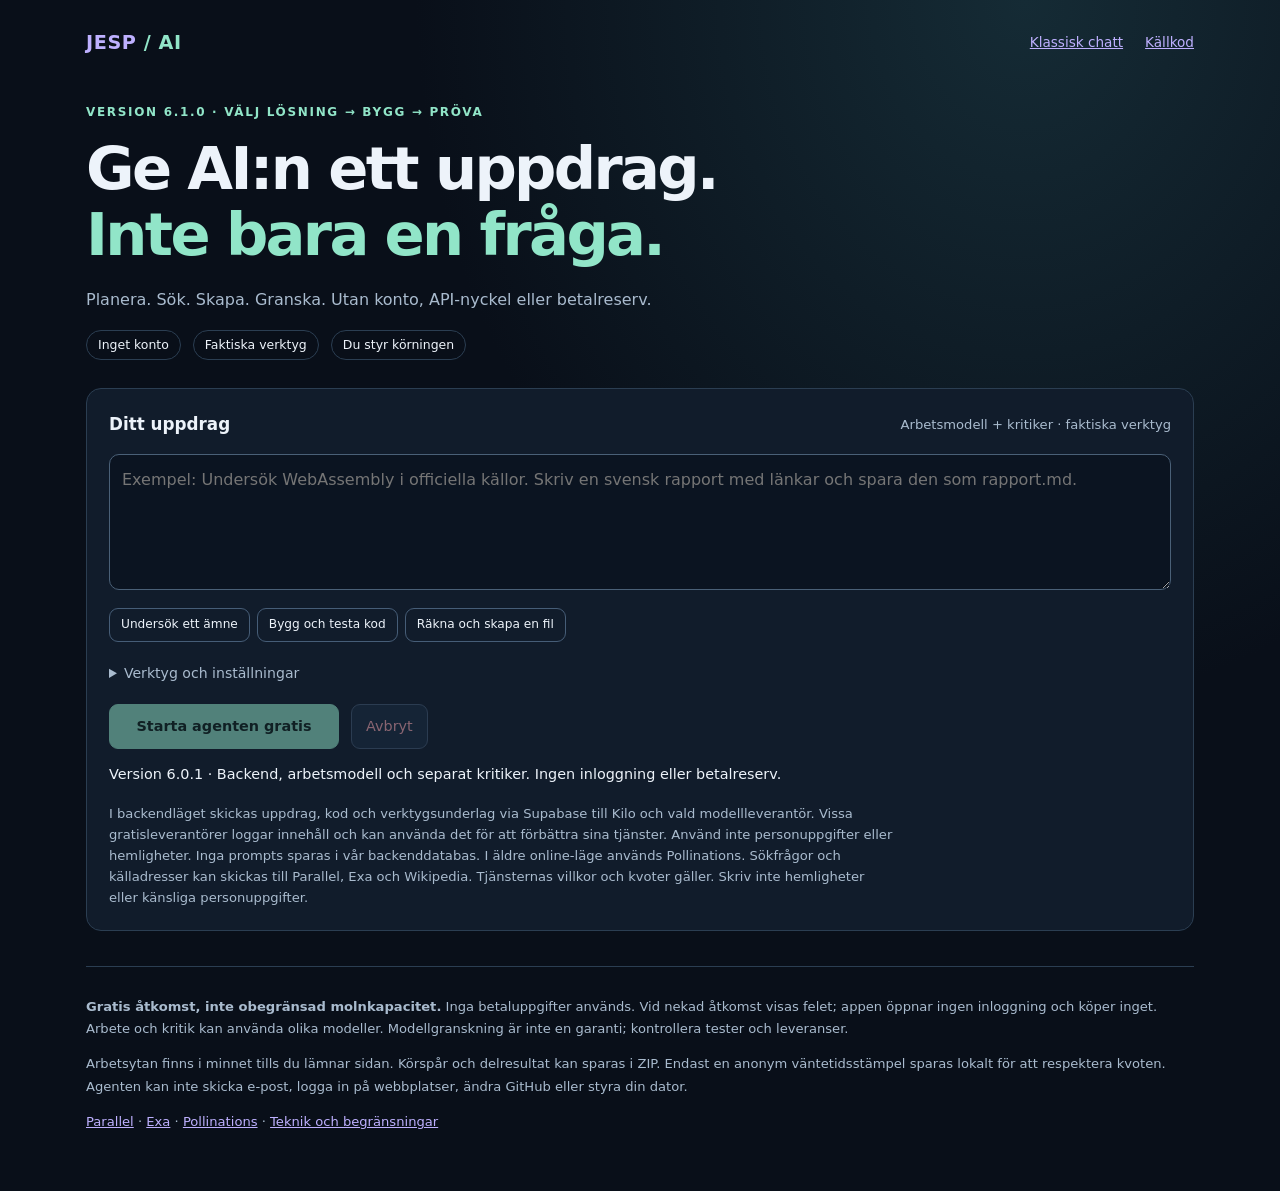
==== index.html @ c97df9fb "Integrate independent executable verification before completion [skip ci]" ====
<!doctype html>
<html lang="sv">
<head>
<meta charset="utf-8"><meta name="viewport" content="width=device-width,initial-scale=1"><meta name="color-scheme" content="dark"><meta name="referrer" content="no-referrer">
<meta http-equiv="Content-Security-Policy" content="frame-src 'self' blob: data:; object-src 'none'; base-uri 'self'">
<meta name="description" content="JESP AI: gratis agentläge utan konto. Sök, läs, räkna, skapa filer och granska med synliga verktygsresultat.">
<title>JESP AI · Gratis agenter</title>
<link rel="stylesheet" href="./agents/style.css?v=5.2.0">
</head>
<body>
<main>
<header><div class="top"><a class="brand" href="./">JESP<span> / AI</span></a><nav><a href="./chat.html">Klassisk chatt</a><a href="https://github.com/capstere/JESP_Game" target="_blank" rel="noopener noreferrer">Källkod</a></nav></div>
<p class="eyebrow">Version 6.1.0 · Välj lösning → bygg → pröva</p>
<h1>Ge AI:n ett uppdrag.<br><span>Inte bara en fråga.</span></h1>
<p class="lead">Planera. Sök. Skapa. Granska. Utan konto, API-nyckel eller betalreserv.</p>
<div class="badges"><span>Inget konto</span><span>Faktiska verktyg</span><span>Du styr körningen</span></div>
</header>
<noscript><p class="card error">JavaScript krävs. Aktivera det för att använda agenten.</p></noscript>
<section class="card composer" aria-labelledby="taskTitle">
<div class="top"><h2 id="taskTitle">Ditt uppdrag</h2><span class="small">Arbetsmodell + kritiker · faktiska verktyg</span></div>
<label class="sr-only" for="prompt">Beskriv vad agenten ska göra</label>
<textarea id="prompt" maxlength="12000" placeholder="Exempel: Undersök WebAssembly i officiella källor. Skriv en svensk rapport med länkar och spara den som rapport.md."></textarea>
<div class="examples"><button type="button" data-example="research">Undersök ett ämne</button><button type="button" data-example="code">Bygg och testa kod</button><button type="button" data-example="calculate">Räkna och skapa en fil</button></div>
<details id="settings"><summary>Verktyg och inställningar</summary>
<div class="settings-grid">
<div><label for="provider">AI-motor</label><select id="provider"><option value="backend" selected>Backend · större gratis AI-modeller</option><option value="pollinations">Pollinations · anonym online-AI</option><option value="local">Lokal Qwen3 1.7B · WebGPU krävs</option><option id="kiloOption" value="kilo" disabled>Kilo · åtkomst måste kontrolleras</option></select></div>
<div><label for="steps">Högst antal agentbeslut</label><select id="steps"><option value="6">6 · kort uppdrag</option><option value="12">12 · arbete + granskning + rättning</option><option value="18" selected>18 · större uppdrag</option><option value="24">24 · omfattande uppdrag</option></select></div>
<div><label for="taskMode">Vad ska levereras?</label><select id="taskMode"><option value="auto" selected>Auto · tolka uppdraget</option><option value="build">Bygg · verklig implementation, inte en plan</option><option value="plan">Plan · beslut, motivering och genomförande</option><option value="research">Research · underbyggd rapport</option><option value="analyse">Analys · pröva premiss och slutsats</option></select></div>
<div><label for="reasoning">Begärd resonemangsnivå (online)</label><select id="reasoning"><option value="auto" selected>Auto · anpassa delbeslut till svarstaket</option><option value="low">Snabb · low</option><option value="medium">Fördjupad · medium</option><option value="high">Djup · high</option></select><p class="small">Auto fördelar budgeten: uppdragsanalys 3 072 token, verktygsarbete 6 144 och granskning/felsökning 8 192. Manuellt medium/high kan begära 12 288. Tillåten budget och hastighet bestäms av leverantören. Auto använder medium för analys/granskning och low för konkreta verktygssteg, samt anpassar efter avklippning och tidsgränser. Det tidigare observerade taket på 1 500 token gällde Pollinations, inte denna backend. Högre nivå är ingen kvalitetsgaranti.</p></div>
</div>
<div id="backendSettings"><div class="settings-grid"><div><label for="workerModel">Arbetsmodell</label><select id="workerModel"></select></div><div><label for="criticModel">Separat granskningsmodell</label><select id="criticModel"></select></div></div><p id="backendInfo" class="small">Kontrollerar gratisåtkomst…</p><button id="refreshBackend" type="button">Uppdatera gratis modeller</button></div>
<div id="kiloSettings" hidden><label for="model">Verifierat gratis modell-ID i katalogen</label><select id="model"></select></div>
<div class="checks"><label><input id="advanced" type="checkbox" checked> Fördjupad problemlösning: jämför alternativ, välj lösning och kontrollera varje krav</label><label><input id="web" type="checkbox" checked> Tillåt webbsökning och läsning av publika källor</label><label><input id="review" type="checkbox" checked> Separat kritiker och rättningsrundor inom beslutsbudgeten</label><label><input id="code" type="checkbox"> Tillåt kodtester: isolerad JS (4 s) och browserram (10 s). Ingen extern nätverkstrafik. Låst sidkod kan kräva att fliken stängs.</label></div>
<div id="localNote" hidden class="notice"><label><input id="downloadConsent" type="checkbox"> Jag godkänner nedladdning av en lokal modell, ungefär 1–2 GB.</label><p>WebGPU och flera GB ledigt minne behövs. Lokal agentförmåga är mer begränsad. Stäng av webbverktyg för att hålla även sökfrågor på enheten. Den mindre CPU-modellen finns kvar i klassisk chatt.</p></div>
<div class="toolbar"><button id="test" type="button">Testa AI-anslutningen</button><button id="checkKilo" type="button">Kontrollera Kilo gratis</button></div>
<p id="providerNote" class="small">Backend använder Kilos dokumenterade anonyma gratisåtkomst via din Supabase-server, utan nyckel i webbläsaren. Arbete och kritik kan använda olika modeller. Pollinations finns kvar som ett manuellt valt äldre alternativ.</p>
</details>
<div class="actions"><button id="run" class="primary" type="button" disabled>Startar appen…</button><button id="continue" type="button" hidden disabled>Fortsätt med delresultaten</button><button id="cancel" type="button" disabled>Avbryt</button></div>
<p id="status" role="status" aria-live="polite">Laddar agentmotorn…</p>
<p class="privacy">I backendläget skickas uppdrag, kod och verktygsunderlag via Supabase till Kilo och vald modellleverantör. Vissa gratisleverantörer loggar innehåll och kan använda det för att förbättra sina tjänster. Använd inte personuppgifter eller hemligheter. Inga prompts sparas i vår backenddatabas. I äldre online-läge används Pollinations. Sökfrågor och källadresser kan skickas till Parallel, Exa och Wikipedia. Tjänsternas villkor och kvoter gäller. Skriv inte hemligheter eller känsliga personuppgifter.</p>
</section>
<section id="workspace" hidden aria-label="Agentens arbetsyta">
<div class="stages"><div data-stage="plan"><b>01</b> Planerar</div><div data-stage="tools"><b>02</b> Använder verktyg</div><div data-stage="build"><b>03</b> Skapar</div><div data-stage="review"><b>04</b> Granskar</div></div>
<div class="work-grid">
<div>
<section id="result" class="card"><div class="top"><h2>Resultat</h2><span id="answerMeta" class="small">Arbetar…</span></div><p id="answerNote" class="small">Inget färdigt svar ännu.</p><pre id="answer" tabindex="0"></pre><div class="toolbar"><button id="copy" disabled>Kopiera svar</button><button id="save" disabled>Spara uppdrag som ZIP</button></div><p id="issues" class="warning"></p></section>
<section class="card"><h2>Filer i arbetsytan <span id="fileCount" class="count">0</span></h2><p class="small">Filer skapas bara i denna flik. De körs inte när du visar dem. Granska koden innan du öppnar nedladdade HTML- eller kodfiler.</p><div id="files"></div></section>
<section class="card"><h2>Aktivitetslogg</h2><p class="small">Verkliga anrop och verktygsresultat, inte simulerade arbetssteg.</p><div id="log"></div></section>
</div>
<aside><section class="card"><h2>Mål och acceptanskriterier</h2><div id="contract"><p class="small">Skapas av uppdragsanalysen. Kriterierna bedöms mot filer och verktygsbevis, inte bara ett "klart".</p></div></section><section class="card"><h2>Arbetsplan</h2><ol id="plan"><li>Agenten planerar efter ditt uppdrag.</li></ol></section><section class="card"><h2>Källor <span id="sourceCount" class="count">0</span></h2><div id="sources"></div><p class="small">Sökträff och hämtad text visas separat. Navigeringslänkar räknas inte som källor. Läsbart innehåll är inte en garanti för sanning.</p></section></aside>
</div>
</section>
<footer><p><strong>Gratis åtkomst, inte obegränsad molnkapacitet.</strong> Inga betaluppgifter används. Vid nekad åtkomst visas felet; appen öppnar ingen inloggning och köper inget. Arbete och kritik kan använda olika modeller. Modellgranskning är inte en garanti; kontrollera tester och leveranser.</p><p>Arbetsytan finns i minnet tills du lämnar sidan. Körspår och delresultat kan sparas i ZIP. Endast en anonym väntetidsstämpel sparas lokalt för att respektera kvoten. Agenten kan inte skicka e-post, logga in på webbplatser, ändra GitHub eller styra din dator.</p><p><a href="https://parallel.ai/privacy-policy" target="_blank" rel="noopener noreferrer">Parallel</a> · <a href="https://exa.ai/privacy" target="_blank" rel="noopener noreferrer">Exa</a> · <a href="https://pollinations.ai" target="_blank" rel="noopener noreferrer">Pollinations</a> · <a href="./README_AI.md">Teknik och begränsningar</a></p></footer>
</main>
<script type="module" src="./agents/app.mjs?v=6.1.0"></script>
<script>setTimeout(()=>{if(!window.JESP_AGENT_BOOTED){document.getElementById('status').textContent='Agentmotorn kunde inte laddas. Ladda om sidan, eller öppna Klassisk chatt.';}},15000);</script>
</body>
</html>
---- agents/style.css ----
:root{color-scheme:dark;--bg:#090f19;--panel:#111c2b;--line:#2b3e52;--text:#edf3fa;--muted:#a9bbce;--mint:#91e5c8;--accent:#beb0ff;--error:#ffadb7}*{box-sizing:border-box}body{margin:0;background:radial-gradient(ellipse at 80% 0,#152b35,transparent 42%),var(--bg);color:var(--text);font:16px/1.6 system-ui,-apple-system,Segoe UI,sans-serif}main{max-width:1160px;margin:auto;padding:28px 26px 45px}.top,nav,.badges,.actions,.toolbar,.examples{display:flex;gap:12px;align-items:center;flex-wrap:wrap}.top{justify-content:space-between}.brand{text-decoration:none;font-size:1.2rem;font-weight:850;letter-spacing:.03em}.brand span{color:var(--mint)}nav{font-size:.85rem;gap:22px}.eyebrow{text-transform:uppercase;letter-spacing:.14em;font-size:.75rem;color:var(--mint);margin:44px 0 14px;font-weight:700}h1{font-size:clamp(2.1rem,5.5vw,3.7rem);line-height:1.12;letter-spacing:-.045em;margin:0 0 18px}h1 span{color:var(--mint)}h2{font-size:1.05rem;margin:0 0 12px}.top h2{margin:0}.lead{color:var(--muted);margin:0 0 18px}.badges span{border:1px solid var(--line);border-radius:30px;padding:4px 11px;font-size:.78rem}.card{background:var(--panel);border:1px solid var(--line);border-radius:15px;padding:22px;margin:18px 0}.composer{margin-top:28px}textarea,select{width:100%;background:#0b1421;border:1px solid #4a6077;border-radius:10px;color:var(--text);font:inherit;padding:12px}textarea{margin-top:16px;min-height:136px;resize:vertical}button{border:1px solid #465d77;border-radius:9px;background:#1a2c42;color:var(--text);padding:10px 14px;font:inherit;font-size:.9rem;cursor:pointer;min-height:42px}button:hover:not(:disabled){filter:brightness(1.2)}button:disabled{opacity:.5;cursor:not-allowed}button.primary{background:var(--mint);color:#10251e;font-weight:800;border-color:var(--mint);min-width:230px}#cancel{color:var(--error)}.actions{margin-top:20px}.examples{gap:7px;margin-top:10px}.examples button{padding:4px 11px;font-size:.76rem;min-height:34px;background:transparent}.small,.privacy,footer{font-size:.82rem;color:var(--muted)}.privacy{margin:14px 0 0;max-width:94ch}details{margin-top:20px}summary{cursor:pointer;color:var(--muted);font-size:.88rem}label{font-size:.87rem;display:block;margin:10px 0 7px}input[type=checkbox]{accent-color:var(--mint);width:17px;height:17px;margin:0 6px 0 0;vertical-align:middle}.checks{margin:16px 0}.settings-grid,.work-grid{display:grid;gap:18px;grid-template-columns:1fr 1fr}.work-grid{grid-template-columns:minmax(0,1fr) 290px;align-items:start}.stages{display:grid;grid-template-columns:repeat(4,1fr);gap:8px;margin-top:26px}.stages div{padding:10px 12px;background:#111d2a;border:1px solid var(--line);border-radius:10px;font-size:.8rem;color:var(--muted)}.stages b{display:block;font-size:.7rem;color:var(--mint)}.stages .active{border-color:var(--mint);color:var(--text);background:#183329}.toolbar{gap:8px;margin-top:14px}.toolbar button{font-size:.8rem}.notice{border-left:3px solid var(--mint);padding-left:15px;font-size:.85rem}.success{color:var(--mint)}.error{color:var(--error)}.warning{color:#f5d594}.count{font-size:.7rem;color:var(--mint);border:1px solid var(--line);border-radius:20px;padding:2px 7px;margin-left:5px}#status{min-height:26px;margin-bottom:0;font-size:.9rem}pre{white-space:pre-wrap;overflow-wrap:anywhere;font:14px/1.75 ui-monospace,SFMono-Regular,Consolas,monospace;max-height:750px;overflow:auto;margin:16px 0}#log details{border-top:1px solid var(--line);padding:9px 0;margin:0}#log summary{color:var(--text);overflow-wrap:anywhere}.lognote{padding:8px 0;border-top:1px solid var(--line);font-size:.8rem;overflow-wrap:anywhere}.file{padding:12px 0;border-top:1px solid var(--line)}.file strong{font-size:.9rem;overflow-wrap:anywhere}.file pre{max-height:240px}.source{border-top:1px solid var(--line);padding:10px 0;font-size:.82rem;overflow-wrap:anywhere}.source small{display:block;color:var(--muted)}#plan{padding-left:20px;font-size:.85rem;color:var(--muted)}#plan li{margin:8px 0}footer{border-top:1px solid var(--line);margin-top:35px;padding-top:15px;line-height:1.7}a{color:var(--accent)}button:focus-visible,a:focus-visible,textarea:focus-visible,select:focus-visible,summary:focus-visible{outline:3px solid var(--mint);outline-offset:3px}[hidden]{display:none!important}.sr-only{position:absolute;width:1px;height:1px;overflow:hidden;clip:rect(0,0,0,0)}@media(max-width:780px){.work-grid{grid-template-columns:1fr}.stages{grid-template-columns:repeat(2,1fr)}.work-grid aside{display:grid;grid-template-columns:1fr 1fr;gap:12px}.work-grid .card{margin:10px 0}}@media(max-width:520px){main{padding:20px 14px}.card{padding:17px}.eyebrow{margin-top:30px}.settings-grid,.work-grid aside{grid-template-columns:1fr}nav{gap:12px}.actions .primary{flex:1;min-width:180px}.badges{gap:6px}.badges span{font-size:.71rem}#answerMeta{font-size:.73rem}.top{gap:8px}}
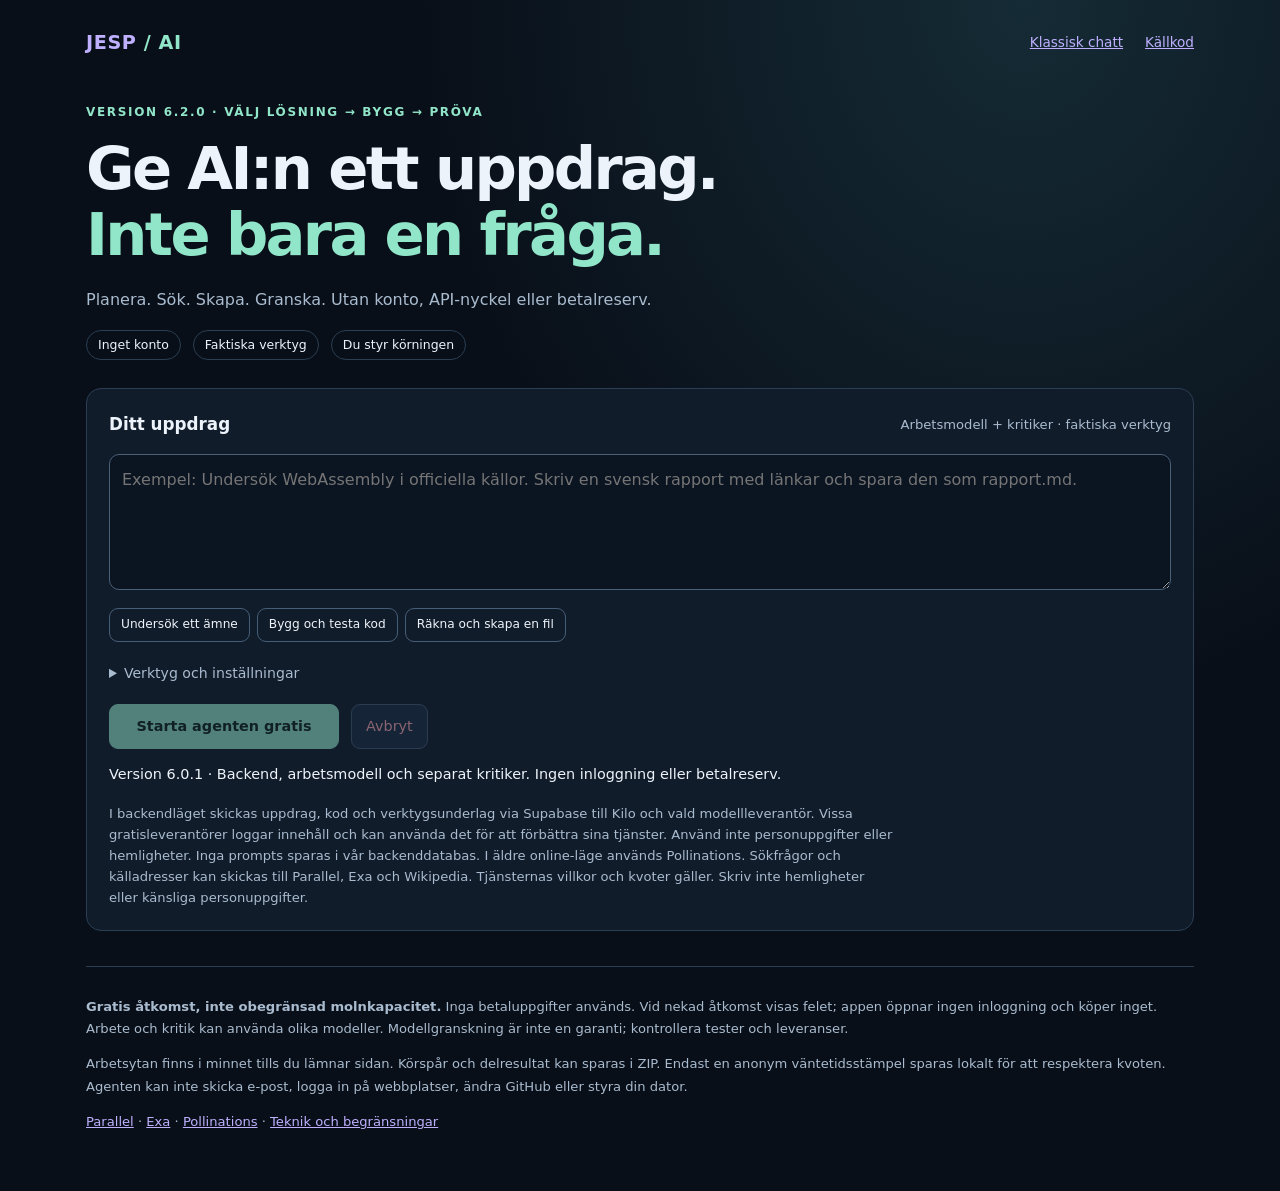
==== commit 81442bbe: "JESP AI 6.2: upgraded free reasoning roles, atomic patches, and regression-locked edits" ====
--- a/index.html
+++ b/index.html
@@ -10,7 +10,7 @@
 <body>
 <main>
 <header><div class="top"><a class="brand" href="./">JESP<span> / AI</span></a><nav><a href="./chat.html">Klassisk chatt</a><a href="https://github.com/capstere/JESP_Game" target="_blank" rel="noopener noreferrer">Källkod</a></nav></div>
-<p class="eyebrow">Version 6.1.0 · Välj lösning → bygg → pröva</p>
+<p class="eyebrow">Version 6.2.0 · Välj lösning → bygg → pröva</p>
 <h1>Ge AI:n ett uppdrag.<br><span>Inte bara en fråga.</span></h1>
 <p class="lead">Planera. Sök. Skapa. Granska. Utan konto, API-nyckel eller betalreserv.</p>
 <div class="badges"><span>Inget konto</span><span>Faktiska verktyg</span><span>Du styr körningen</span></div>
@@ -52,7 +52,7 @@
 </section>
 <footer><p><strong>Gratis åtkomst, inte obegränsad molnkapacitet.</strong> Inga betaluppgifter används. Vid nekad åtkomst visas felet; appen öppnar ingen inloggning och köper inget. Arbete och kritik kan använda olika modeller. Modellgranskning är inte en garanti; kontrollera tester och leveranser.</p><p>Arbetsytan finns i minnet tills du lämnar sidan. Körspår och delresultat kan sparas i ZIP. Endast en anonym väntetidsstämpel sparas lokalt för att respektera kvoten. Agenten kan inte skicka e-post, logga in på webbplatser, ändra GitHub eller styra din dator.</p><p><a href="https://parallel.ai/privacy-policy" target="_blank" rel="noopener noreferrer">Parallel</a> · <a href="https://exa.ai/privacy" target="_blank" rel="noopener noreferrer">Exa</a> · <a href="https://pollinations.ai" target="_blank" rel="noopener noreferrer">Pollinations</a> · <a href="./README_AI.md">Teknik och begränsningar</a></p></footer>
 </main>
-<script type="module" src="./agents/app.mjs?v=6.1.0"></script>
+<script type="module" src="./agents/app.mjs?v=6.2.0"></script>
 <script>setTimeout(()=>{if(!window.JESP_AGENT_BOOTED){document.getElementById('status').textContent='Agentmotorn kunde inte laddas. Ladda om sidan, eller öppna Klassisk chatt.';}},15000);</script>
 </body>
 </html>
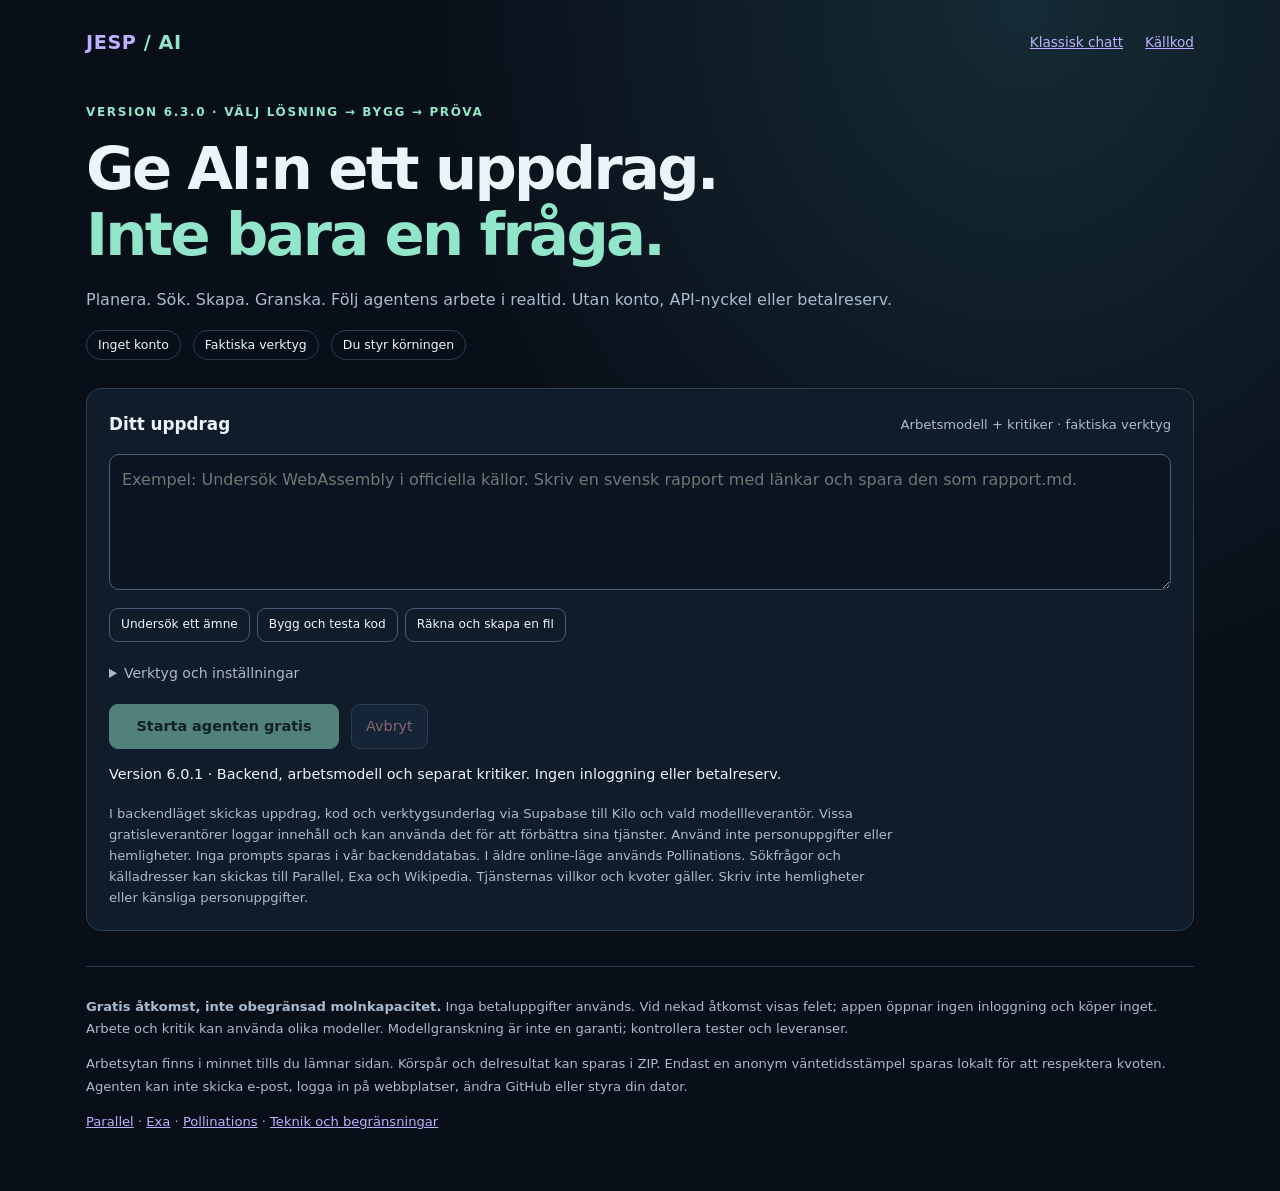
==== commit 34f7fb85: "Add opt-in live SSE status panel and agent event timeline to web UI" ====
--- a/index.html
+++ b/index.html
@@ -5,14 +5,14 @@
 <meta http-equiv="Content-Security-Policy" content="frame-src 'self' blob: data:; object-src 'none'; base-uri 'self'">
 <meta name="description" content="JESP AI: gratis agentläge utan konto. Sök, läs, räkna, skapa filer och granska med synliga verktygsresultat.">
 <title>JESP AI · Gratis agenter</title>
-<link rel="stylesheet" href="./agents/style.css?v=5.2.0">
+<link rel="stylesheet" href="./agents/style.css?v=6.3.0">
 </head>
 <body>
 <main>
 <header><div class="top"><a class="brand" href="./">JESP<span> / AI</span></a><nav><a href="./chat.html">Klassisk chatt</a><a href="https://github.com/capstere/JESP_Game" target="_blank" rel="noopener noreferrer">Källkod</a></nav></div>
-<p class="eyebrow">Version 6.2.0 · Välj lösning → bygg → pröva</p>
+<p class="eyebrow">Version 6.3.0 · Välj lösning → bygg → pröva</p>
 <h1>Ge AI:n ett uppdrag.<br><span>Inte bara en fråga.</span></h1>
-<p class="lead">Planera. Sök. Skapa. Granska. Utan konto, API-nyckel eller betalreserv.</p>
+<p class="lead">Planera. Sök. Skapa. Granska. Följ agentens arbete i realtid. Utan konto, API-nyckel eller betalreserv.</p>
 <div class="badges"><span>Inget konto</span><span>Faktiska verktyg</span><span>Du styr körningen</span></div>
 </header>
 <noscript><p class="card error">JavaScript krävs. Aktivera det för att använda agenten.</p></noscript>
@@ -30,7 +30,7 @@
 </div>
 <div id="backendSettings"><div class="settings-grid"><div><label for="workerModel">Arbetsmodell</label><select id="workerModel"></select></div><div><label for="criticModel">Separat granskningsmodell</label><select id="criticModel"></select></div></div><p id="backendInfo" class="small">Kontrollerar gratisåtkomst…</p><button id="refreshBackend" type="button">Uppdatera gratis modeller</button></div>
 <div id="kiloSettings" hidden><label for="model">Verifierat gratis modell-ID i katalogen</label><select id="model"></select></div>
-<div class="checks"><label><input id="advanced" type="checkbox" checked> Fördjupad problemlösning: jämför alternativ, välj lösning och kontrollera varje krav</label><label><input id="web" type="checkbox" checked> Tillåt webbsökning och läsning av publika källor</label><label><input id="review" type="checkbox" checked> Separat kritiker och rättningsrundor inom beslutsbudgeten</label><label><input id="code" type="checkbox"> Tillåt kodtester: isolerad JS (4 s) och browserram (10 s). Ingen extern nätverkstrafik. Låst sidkod kan kräva att fliken stängs.</label></div>
+<div class="checks"><label><input id="liveStream" type="checkbox"> Visa AI-svaret som en live-ström (SSE, beta) medan agenten arbetar. Vid serverfel stoppas ofullständiga anrop; den vanliga motorn finns kvar.</label><label><input id="advanced" type="checkbox" checked> Fördjupad problemlösning: jämför alternativ, välj lösning och kontrollera varje krav</label><label><input id="web" type="checkbox" checked> Tillåt webbsökning och läsning av publika källor</label><label><input id="review" type="checkbox" checked> Separat kritiker och rättningsrundor inom beslutsbudgeten</label><label><input id="code" type="checkbox"> Tillåt kodtester: isolerad JS (4 s) och browserram (10 s). Ingen extern nätverkstrafik. Låst sidkod kan kräva att fliken stängs.</label></div>
 <div id="localNote" hidden class="notice"><label><input id="downloadConsent" type="checkbox"> Jag godkänner nedladdning av en lokal modell, ungefär 1–2 GB.</label><p>WebGPU och flera GB ledigt minne behövs. Lokal agentförmåga är mer begränsad. Stäng av webbverktyg för att hålla även sökfrågor på enheten. Den mindre CPU-modellen finns kvar i klassisk chatt.</p></div>
 <div class="toolbar"><button id="test" type="button">Testa AI-anslutningen</button><button id="checkKilo" type="button">Kontrollera Kilo gratis</button></div>
 <p id="providerNote" class="small">Backend använder Kilos dokumenterade anonyma gratisåtkomst via din Supabase-server, utan nyckel i webbläsaren. Arbete och kritik kan använda olika modeller. Pollinations finns kvar som ett manuellt valt äldre alternativ.</p>
@@ -43,6 +43,13 @@
 <div class="stages"><div data-stage="plan"><b>01</b> Planerar</div><div data-stage="tools"><b>02</b> Använder verktyg</div><div data-stage="build"><b>03</b> Skapar</div><div data-stage="review"><b>04</b> Granskar</div></div>
 <div class="work-grid">
 <div>
+<section id="liveAgent" class="card" aria-labelledby="liveAgentTitle">
+<div class="top"><h2 id="liveAgentTitle">Agentström · live</h2><span id="liveRole" class="small">Väntar på uppdrag</span></div>
+<p class="small" id="livePhase" role="status" aria-live="polite">Agentens verkliga arbetssteg visas här när uppdraget körs.</p>
+<pre id="livePreview" aria-live="off" aria-label="Pågående, ännu inte granskad AI-text"></pre>
+<ol id="liveTimeline" class="live-timeline" aria-label="Agentens faktiska steg"></ol>
+<p class="small">Texten ovan är ett ofullständigt, ogranskat utkast. Inga verktygsanrop körs från delvis mottagna svar. Vid avbrott markeras uppdraget ofullständigt.</p>
+</section>
 <section id="result" class="card"><div class="top"><h2>Resultat</h2><span id="answerMeta" class="small">Arbetar…</span></div><p id="answerNote" class="small">Inget färdigt svar ännu.</p><pre id="answer" tabindex="0"></pre><div class="toolbar"><button id="copy" disabled>Kopiera svar</button><button id="save" disabled>Spara uppdrag som ZIP</button></div><p id="issues" class="warning"></p></section>
 <section class="card"><h2>Filer i arbetsytan <span id="fileCount" class="count">0</span></h2><p class="small">Filer skapas bara i denna flik. De körs inte när du visar dem. Granska koden innan du öppnar nedladdade HTML- eller kodfiler.</p><div id="files"></div></section>
 <section class="card"><h2>Aktivitetslogg</h2><p class="small">Verkliga anrop och verktygsresultat, inte simulerade arbetssteg.</p><div id="log"></div></section>
@@ -52,7 +59,7 @@
 </section>
 <footer><p><strong>Gratis åtkomst, inte obegränsad molnkapacitet.</strong> Inga betaluppgifter används. Vid nekad åtkomst visas felet; appen öppnar ingen inloggning och köper inget. Arbete och kritik kan använda olika modeller. Modellgranskning är inte en garanti; kontrollera tester och leveranser.</p><p>Arbetsytan finns i minnet tills du lämnar sidan. Körspår och delresultat kan sparas i ZIP. Endast en anonym väntetidsstämpel sparas lokalt för att respektera kvoten. Agenten kan inte skicka e-post, logga in på webbplatser, ändra GitHub eller styra din dator.</p><p><a href="https://parallel.ai/privacy-policy" target="_blank" rel="noopener noreferrer">Parallel</a> · <a href="https://exa.ai/privacy" target="_blank" rel="noopener noreferrer">Exa</a> · <a href="https://pollinations.ai" target="_blank" rel="noopener noreferrer">Pollinations</a> · <a href="./README_AI.md">Teknik och begränsningar</a></p></footer>
 </main>
-<script type="module" src="./agents/app.mjs?v=6.2.0"></script>
+<script type="module" src="./agents/app.mjs?v=6.3.0"></script>
 <script>setTimeout(()=>{if(!window.JESP_AGENT_BOOTED){document.getElementById('status').textContent='Agentmotorn kunde inte laddas. Ladda om sidan, eller öppna Klassisk chatt.';}},15000);</script>
 </body>
 </html>
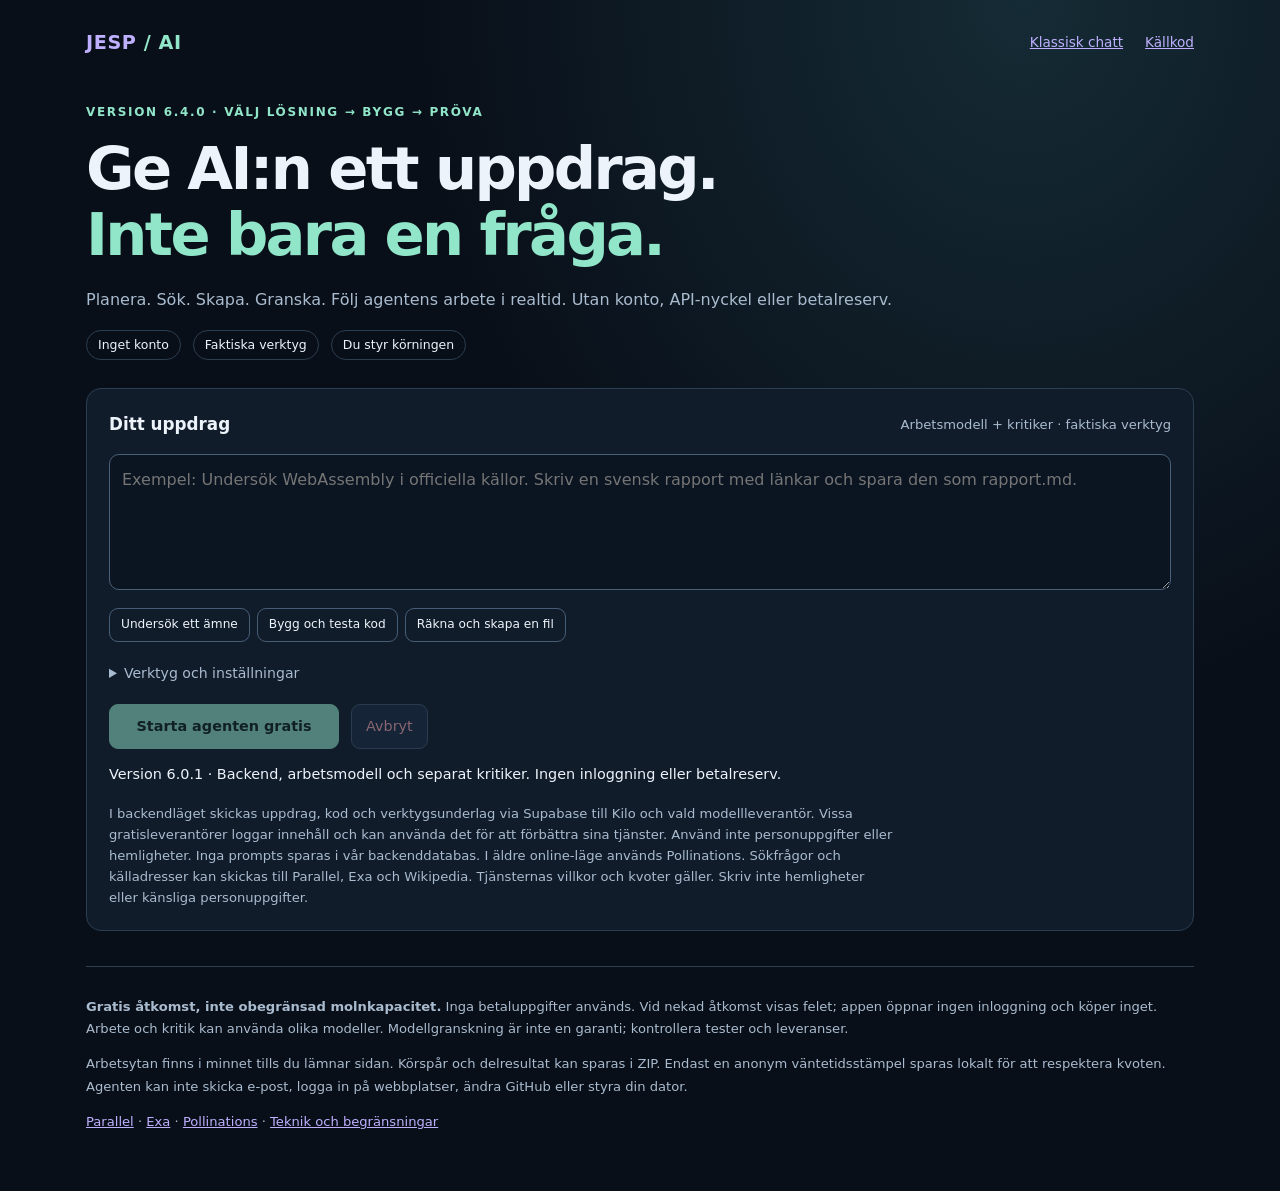
==== commit aa9f7aba: "JESP 6.4: early independent oracle, hard repair focus, stop false-test loops" ====
--- a/index.html
+++ b/index.html
@@ -10,7 +10,7 @@
 <body>
 <main>
 <header><div class="top"><a class="brand" href="./">JESP<span> / AI</span></a><nav><a href="./chat.html">Klassisk chatt</a><a href="https://github.com/capstere/JESP_Game" target="_blank" rel="noopener noreferrer">Källkod</a></nav></div>
-<p class="eyebrow">Version 6.3.0 · Välj lösning → bygg → pröva</p>
+<p class="eyebrow">Version 6.4.0 · Välj lösning → bygg → pröva</p>
 <h1>Ge AI:n ett uppdrag.<br><span>Inte bara en fråga.</span></h1>
 <p class="lead">Planera. Sök. Skapa. Granska. Följ agentens arbete i realtid. Utan konto, API-nyckel eller betalreserv.</p>
 <div class="badges"><span>Inget konto</span><span>Faktiska verktyg</span><span>Du styr körningen</span></div>
@@ -59,7 +59,7 @@
 </section>
 <footer><p><strong>Gratis åtkomst, inte obegränsad molnkapacitet.</strong> Inga betaluppgifter används. Vid nekad åtkomst visas felet; appen öppnar ingen inloggning och köper inget. Arbete och kritik kan använda olika modeller. Modellgranskning är inte en garanti; kontrollera tester och leveranser.</p><p>Arbetsytan finns i minnet tills du lämnar sidan. Körspår och delresultat kan sparas i ZIP. Endast en anonym väntetidsstämpel sparas lokalt för att respektera kvoten. Agenten kan inte skicka e-post, logga in på webbplatser, ändra GitHub eller styra din dator.</p><p><a href="https://parallel.ai/privacy-policy" target="_blank" rel="noopener noreferrer">Parallel</a> · <a href="https://exa.ai/privacy" target="_blank" rel="noopener noreferrer">Exa</a> · <a href="https://pollinations.ai" target="_blank" rel="noopener noreferrer">Pollinations</a> · <a href="./README_AI.md">Teknik och begränsningar</a></p></footer>
 </main>
-<script type="module" src="./agents/app.mjs?v=6.3.0"></script>
+<script type="module" src="./agents/app.mjs?v=6.4.0"></script>
 <script>setTimeout(()=>{if(!window.JESP_AGENT_BOOTED){document.getElementById('status').textContent='Agentmotorn kunde inte laddas. Ladda om sidan, eller öppna Klassisk chatt.';}},15000);</script>
 </body>
 </html>
--- a/agents/style.css
+++ b/agents/style.css
@@ -1 +1,12 @@
 :root{color-scheme:dark;--bg:#090f19;--panel:#111c2b;--line:#2b3e52;--text:#edf3fa;--muted:#a9bbce;--mint:#91e5c8;--accent:#beb0ff;--error:#ffadb7}*{box-sizing:border-box}body{margin:0;background:radial-gradient(ellipse at 80% 0,#152b35,transparent 42%),var(--bg);color:var(--text);font:16px/1.6 system-ui,-apple-system,Segoe UI,sans-serif}main{max-width:1160px;margin:auto;padding:28px 26px 45px}.top,nav,.badges,.actions,.toolbar,.examples{display:flex;gap:12px;align-items:center;flex-wrap:wrap}.top{justify-content:space-between}.brand{text-decoration:none;font-size:1.2rem;font-weight:850;letter-spacing:.03em}.brand span{color:var(--mint)}nav{font-size:.85rem;gap:22px}.eyebrow{text-transform:uppercase;letter-spacing:.14em;font-size:.75rem;color:var(--mint);margin:44px 0 14px;font-weight:700}h1{font-size:clamp(2.1rem,5.5vw,3.7rem);line-height:1.12;letter-spacing:-.045em;margin:0 0 18px}h1 span{color:var(--mint)}h2{font-size:1.05rem;margin:0 0 12px}.top h2{margin:0}.lead{color:var(--muted);margin:0 0 18px}.badges span{border:1px solid var(--line);border-radius:30px;padding:4px 11px;font-size:.78rem}.card{background:var(--panel);border:1px solid var(--line);border-radius:15px;padding:22px;margin:18px 0}.composer{margin-top:28px}textarea,select{width:100%;background:#0b1421;border:1px solid #4a6077;border-radius:10px;color:var(--text);font:inherit;padding:12px}textarea{margin-top:16px;min-height:136px;resize:vertical}button{border:1px solid #465d77;border-radius:9px;background:#1a2c42;color:var(--text);padding:10px 14px;font:inherit;font-size:.9rem;cursor:pointer;min-height:42px}button:hover:not(:disabled){filter:brightness(1.2)}button:disabled{opacity:.5;cursor:not-allowed}button.primary{background:var(--mint);color:#10251e;font-weight:800;border-color:var(--mint);min-width:230px}#cancel{color:var(--error)}.actions{margin-top:20px}.examples{gap:7px;margin-top:10px}.examples button{padding:4px 11px;font-size:.76rem;min-height:34px;background:transparent}.small,.privacy,footer{font-size:.82rem;color:var(--muted)}.privacy{margin:14px 0 0;max-width:94ch}details{margin-top:20px}summary{cursor:pointer;color:var(--muted);font-size:.88rem}label{font-size:.87rem;display:block;margin:10px 0 7px}input[type=checkbox]{accent-color:var(--mint);width:17px;height:17px;margin:0 6px 0 0;vertical-align:middle}.checks{margin:16px 0}.settings-grid,.work-grid{display:grid;gap:18px;grid-template-columns:1fr 1fr}.work-grid{grid-template-columns:minmax(0,1fr) 290px;align-items:start}.stages{display:grid;grid-template-columns:repeat(4,1fr);gap:8px;margin-top:26px}.stages div{padding:10px 12px;background:#111d2a;border:1px solid var(--line);border-radius:10px;font-size:.8rem;color:var(--muted)}.stages b{display:block;font-size:.7rem;color:var(--mint)}.stages .active{border-color:var(--mint);color:var(--text);background:#183329}.toolbar{gap:8px;margin-top:14px}.toolbar button{font-size:.8rem}.notice{border-left:3px solid var(--mint);padding-left:15px;font-size:.85rem}.success{color:var(--mint)}.error{color:var(--error)}.warning{color:#f5d594}.count{font-size:.7rem;color:var(--mint);border:1px solid var(--line);border-radius:20px;padding:2px 7px;margin-left:5px}#status{min-height:26px;margin-bottom:0;font-size:.9rem}pre{white-space:pre-wrap;overflow-wrap:anywhere;font:14px/1.75 ui-monospace,SFMono-Regular,Consolas,monospace;max-height:750px;overflow:auto;margin:16px 0}#log details{border-top:1px solid var(--line);padding:9px 0;margin:0}#log summary{color:var(--text);overflow-wrap:anywhere}.lognote{padding:8px 0;border-top:1px solid var(--line);font-size:.8rem;overflow-wrap:anywhere}.file{padding:12px 0;border-top:1px solid var(--line)}.file strong{font-size:.9rem;overflow-wrap:anywhere}.file pre{max-height:240px}.source{border-top:1px solid var(--line);padding:10px 0;font-size:.82rem;overflow-wrap:anywhere}.source small{display:block;color:var(--muted)}#plan{padding-left:20px;font-size:.85rem;color:var(--muted)}#plan li{margin:8px 0}footer{border-top:1px solid var(--line);margin-top:35px;padding-top:15px;line-height:1.7}a{color:var(--accent)}button:focus-visible,a:focus-visible,textarea:focus-visible,select:focus-visible,summary:focus-visible{outline:3px solid var(--mint);outline-offset:3px}[hidden]{display:none!important}.sr-only{position:absolute;width:1px;height:1px;overflow:hidden;clip:rect(0,0,0,0)}@media(max-width:780px){.work-grid{grid-template-columns:1fr}.stages{grid-template-columns:repeat(2,1fr)}.work-grid aside{display:grid;grid-template-columns:1fr 1fr;gap:12px}.work-grid .card{margin:10px 0}}@media(max-width:520px){main{padding:20px 14px}.card{padding:17px}.eyebrow{margin-top:30px}.settings-grid,.work-grid aside{grid-template-columns:1fr}nav{gap:12px}.actions .primary{flex:1;min-width:180px}.badges{gap:6px}.badges span{font-size:.71rem}#answerMeta{font-size:.73rem}.top{gap:8px}}
+
+/* Live agent event stream: bounded DOM list and non-executable text preview */
+#liveAgent{border-color:#35596a}
+#livePreview{margin:10px 0;max-height:210px;min-height:40px;overflow:auto;padding:10px;border:1px solid var(--line);border-radius:9px;background:#0a1420;white-space:pre-wrap;font-size:.79rem}
+#livePreview:empty::before{content:"Agentens text dyker upp här om SSE är aktiverat.";color:var(--muted);font-family:system-ui;font-size:.82rem}
+.live-timeline{padding:0;margin:14px 0 0;list-style:none;max-height:220px;overflow:auto;border-top:1px solid var(--line)}
+.live-timeline li{padding:7px 8px 7px 14px;border-bottom:1px solid var(--line);border-left:3px solid transparent;color:var(--muted);font-size:.79rem;overflow-wrap:anywhere}
+.live-timeline li.live-work{border-left-color:#91e5c8;color:var(--text)}
+.live-timeline li.live-review{border-left-color:#beb0ff;color:var(--text)}
+.live-timeline li.live-error{border-left-color:var(--error)}
+#liveRole{border:1px solid var(--line);border-radius:18px;padding:2px 10px}
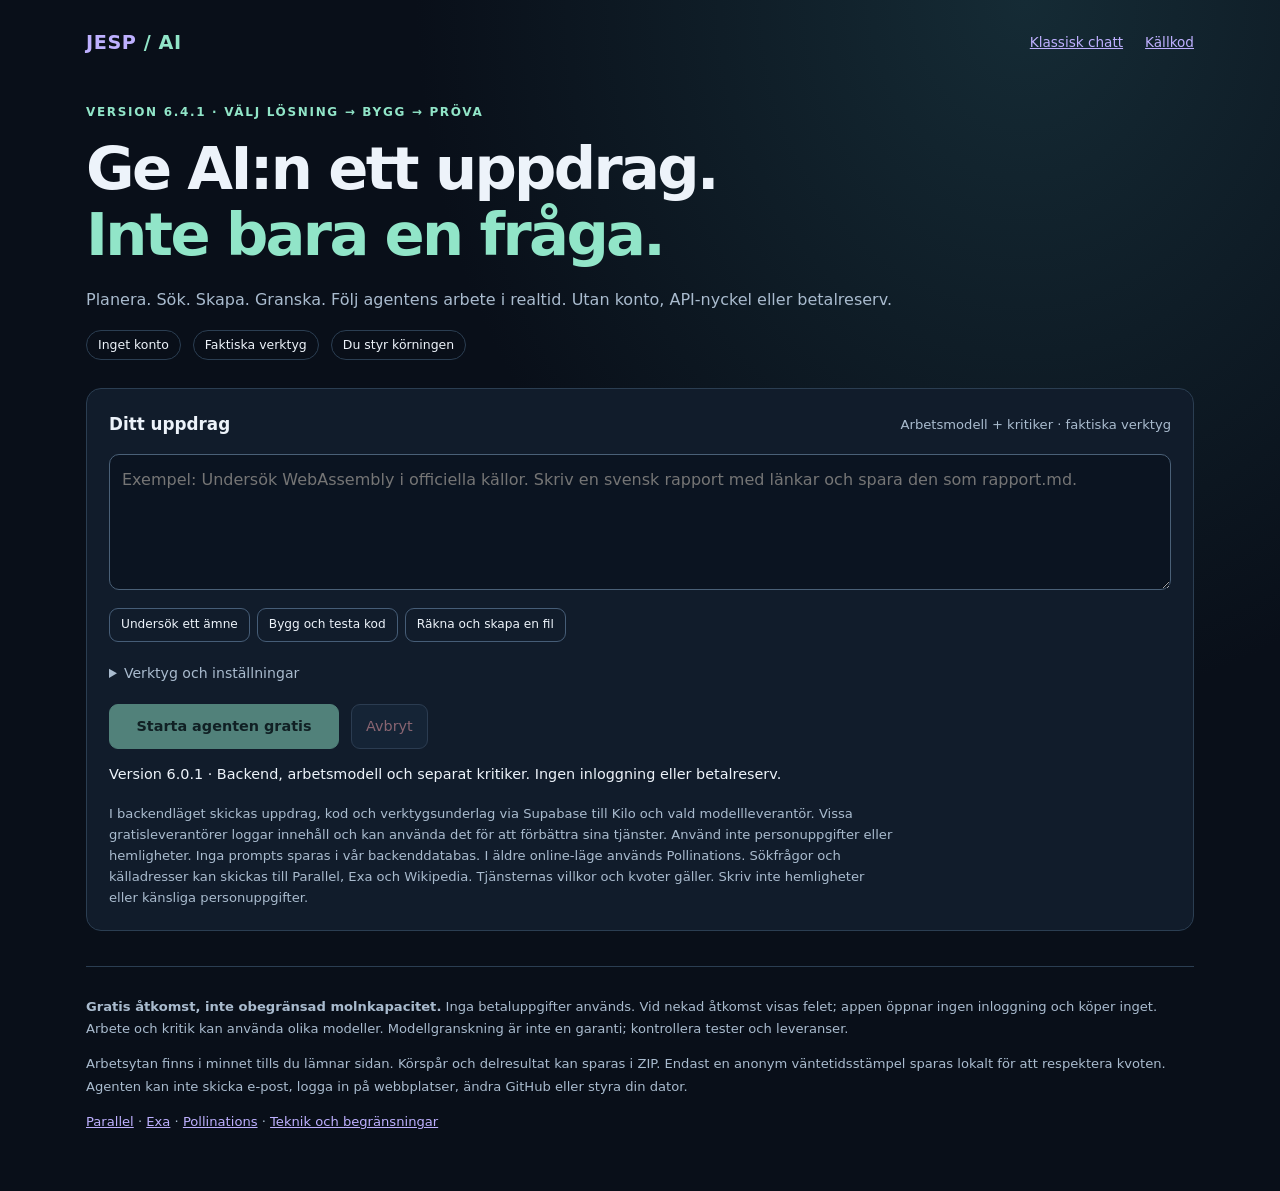
==== commit b690cd6c: "JESP 6.4.1: typed compact reviewer verdicts, preserve evidence fields in native calls" ====
--- a/index.html
+++ b/index.html
@@ -10,7 +10,7 @@
 <body>
 <main>
 <header><div class="top"><a class="brand" href="./">JESP<span> / AI</span></a><nav><a href="./chat.html">Klassisk chatt</a><a href="https://github.com/capstere/JESP_Game" target="_blank" rel="noopener noreferrer">Källkod</a></nav></div>
-<p class="eyebrow">Version 6.4.0 · Välj lösning → bygg → pröva</p>
+<p class="eyebrow">Version 6.4.1 · Välj lösning → bygg → pröva</p>
 <h1>Ge AI:n ett uppdrag.<br><span>Inte bara en fråga.</span></h1>
 <p class="lead">Planera. Sök. Skapa. Granska. Följ agentens arbete i realtid. Utan konto, API-nyckel eller betalreserv.</p>
 <div class="badges"><span>Inget konto</span><span>Faktiska verktyg</span><span>Du styr körningen</span></div>
@@ -59,7 +59,7 @@
 </section>
 <footer><p><strong>Gratis åtkomst, inte obegränsad molnkapacitet.</strong> Inga betaluppgifter används. Vid nekad åtkomst visas felet; appen öppnar ingen inloggning och köper inget. Arbete och kritik kan använda olika modeller. Modellgranskning är inte en garanti; kontrollera tester och leveranser.</p><p>Arbetsytan finns i minnet tills du lämnar sidan. Körspår och delresultat kan sparas i ZIP. Endast en anonym väntetidsstämpel sparas lokalt för att respektera kvoten. Agenten kan inte skicka e-post, logga in på webbplatser, ändra GitHub eller styra din dator.</p><p><a href="https://parallel.ai/privacy-policy" target="_blank" rel="noopener noreferrer">Parallel</a> · <a href="https://exa.ai/privacy" target="_blank" rel="noopener noreferrer">Exa</a> · <a href="https://pollinations.ai" target="_blank" rel="noopener noreferrer">Pollinations</a> · <a href="./README_AI.md">Teknik och begränsningar</a></p></footer>
 </main>
-<script type="module" src="./agents/app.mjs?v=6.4.0"></script>
+<script type="module" src="./agents/app.mjs?v=6.4.1"></script>
 <script>setTimeout(()=>{if(!window.JESP_AGENT_BOOTED){document.getElementById('status').textContent='Agentmotorn kunde inte laddas. Ladda om sidan, eller öppna Klassisk chatt.';}},15000);</script>
 </body>
 </html>
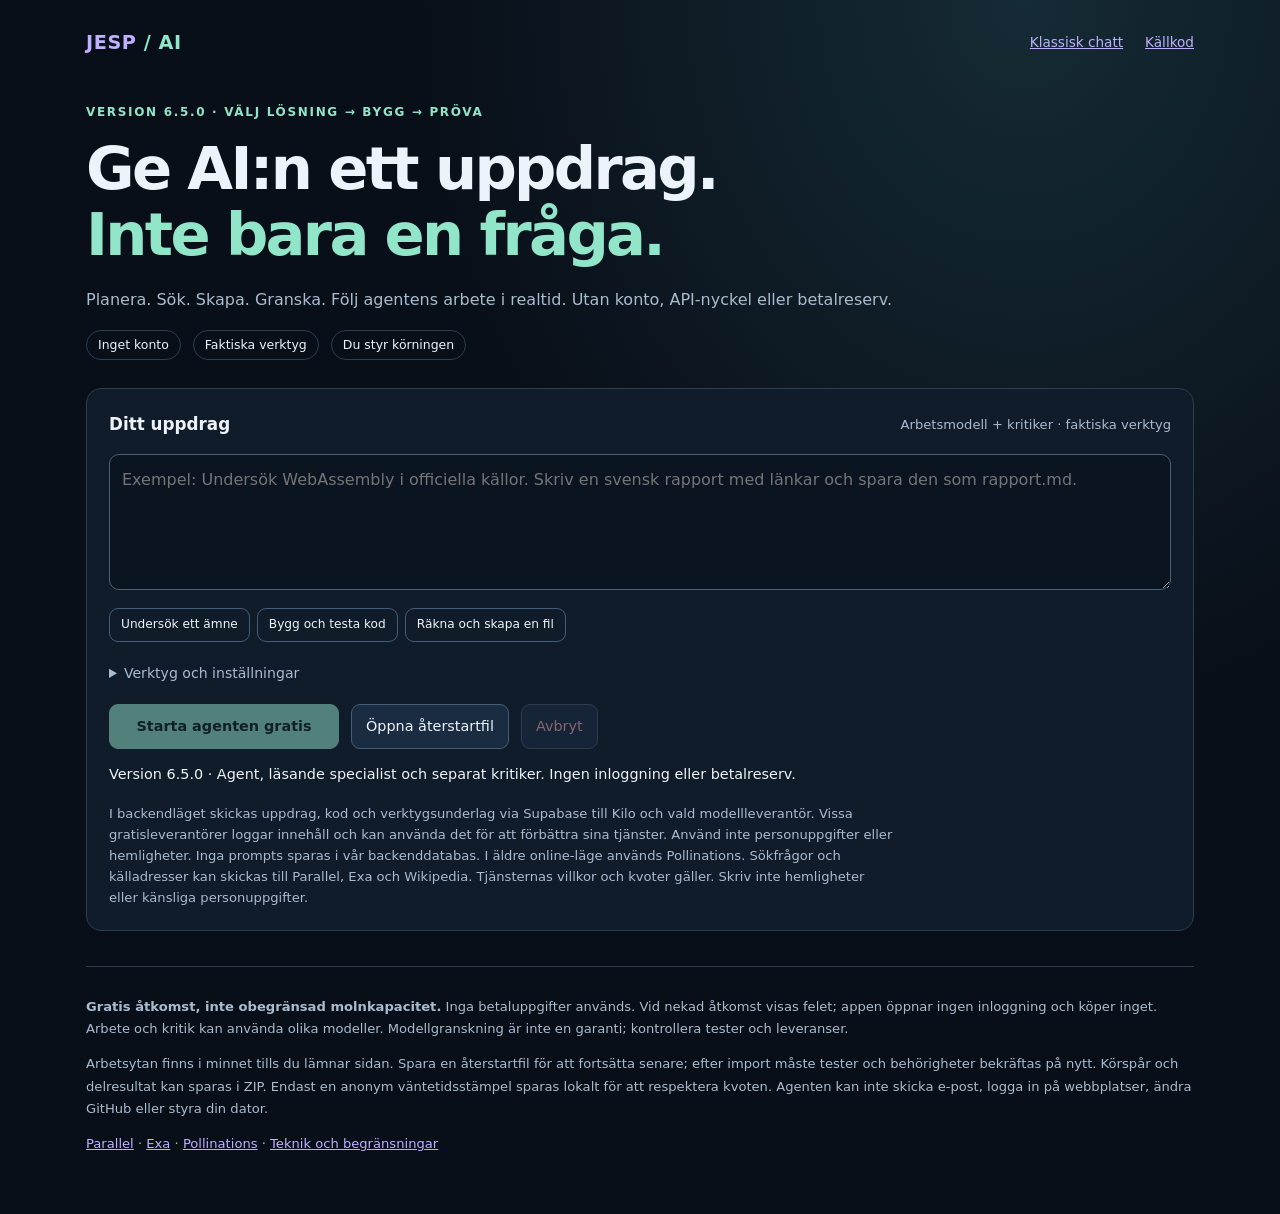
==== commit ba27e890: "Wire tested v6.5 expert support and safe restart UI [skip ci]" ====
--- a/index.html
+++ b/index.html
@@ -10,7 +10,7 @@
 <body>
 <main>
 <header><div class="top"><a class="brand" href="./">JESP<span> / AI</span></a><nav><a href="./chat.html">Klassisk chatt</a><a href="https://github.com/capstere/JESP_Game" target="_blank" rel="noopener noreferrer">Källkod</a></nav></div>
-<p class="eyebrow">Version 6.4.1 · Välj lösning → bygg → pröva</p>
+<p class="eyebrow">Version 6.5.0 · Välj lösning → bygg → pröva</p>
 <h1>Ge AI:n ett uppdrag.<br><span>Inte bara en fråga.</span></h1>
 <p class="lead">Planera. Sök. Skapa. Granska. Följ agentens arbete i realtid. Utan konto, API-nyckel eller betalreserv.</p>
 <div class="badges"><span>Inget konto</span><span>Faktiska verktyg</span><span>Du styr körningen</span></div>
@@ -30,12 +30,12 @@
 </div>
 <div id="backendSettings"><div class="settings-grid"><div><label for="workerModel">Arbetsmodell</label><select id="workerModel"></select></div><div><label for="criticModel">Separat granskningsmodell</label><select id="criticModel"></select></div></div><p id="backendInfo" class="small">Kontrollerar gratisåtkomst…</p><button id="refreshBackend" type="button">Uppdatera gratis modeller</button></div>
 <div id="kiloSettings" hidden><label for="model">Verifierat gratis modell-ID i katalogen</label><select id="model"></select></div>
-<div class="checks"><label><input id="liveStream" type="checkbox"> Visa AI-svaret som en live-ström (SSE, beta) medan agenten arbetar. Vid serverfel stoppas ofullständiga anrop; den vanliga motorn finns kvar.</label><label><input id="advanced" type="checkbox" checked> Fördjupad problemlösning: jämför alternativ, välj lösning och kontrollera varje krav</label><label><input id="web" type="checkbox" checked> Tillåt webbsökning och läsning av publika källor</label><label><input id="review" type="checkbox" checked> Separat kritiker och rättningsrundor inom beslutsbudgeten</label><label><input id="code" type="checkbox"> Tillåt kodtester: isolerad JS (4 s) och browserram (10 s). Ingen extern nätverkstrafik. Låst sidkod kan kräva att fliken stängs.</label></div>
+<div class="checks"><label><input id="expertAssist" type="checkbox" checked> Specialiststöd vid återkommande fel (backend): högst två extra konsultationer per körning. Samma gratismodeller och kvoter; förslag måste fortfarande testas.</label><label><input id="liveStream" type="checkbox"> Visa AI-svaret som en live-ström (SSE, beta) medan agenten arbetar. Vid serverfel stoppas ofullständiga anrop; den vanliga motorn finns kvar.</label><label><input id="advanced" type="checkbox" checked> Fördjupad problemlösning: jämför alternativ, välj lösning och kontrollera varje krav</label><label><input id="web" type="checkbox" checked> Tillåt webbsökning och läsning av publika källor</label><label><input id="review" type="checkbox" checked> Separat kritiker och rättningsrundor inom beslutsbudgeten</label><label><input id="code" type="checkbox"> Tillåt kodtester: isolerad JS (4 s) och browserram (10 s). Ingen extern nätverkstrafik. Låst sidkod kan kräva att fliken stängs.</label></div>
 <div id="localNote" hidden class="notice"><label><input id="downloadConsent" type="checkbox"> Jag godkänner nedladdning av en lokal modell, ungefär 1–2 GB.</label><p>WebGPU och flera GB ledigt minne behövs. Lokal agentförmåga är mer begränsad. Stäng av webbverktyg för att hålla även sökfrågor på enheten. Den mindre CPU-modellen finns kvar i klassisk chatt.</p></div>
 <div class="toolbar"><button id="test" type="button">Testa AI-anslutningen</button><button id="checkKilo" type="button">Kontrollera Kilo gratis</button></div>
 <p id="providerNote" class="small">Backend använder Kilos dokumenterade anonyma gratisåtkomst via din Supabase-server, utan nyckel i webbläsaren. Arbete och kritik kan använda olika modeller. Pollinations finns kvar som ett manuellt valt äldre alternativ.</p>
 </details>
-<div class="actions"><button id="run" class="primary" type="button" disabled>Startar appen…</button><button id="continue" type="button" hidden disabled>Fortsätt med delresultaten</button><button id="cancel" type="button" disabled>Avbryt</button></div>
+<div class="actions"><button id="run" class="primary" type="button" disabled>Startar appen…</button><button id="continue" type="button" hidden disabled>Fortsätt med delresultaten</button><button id="restoreCheckpoint" type="button">Öppna återstartfil</button><input id="checkpointFile" type="file" accept=".json,application/json" hidden><button id="cancel" type="button" disabled>Avbryt</button></div>
 <p id="status" role="status" aria-live="polite">Laddar agentmotorn…</p>
 <p class="privacy">I backendläget skickas uppdrag, kod och verktygsunderlag via Supabase till Kilo och vald modellleverantör. Vissa gratisleverantörer loggar innehåll och kan använda det för att förbättra sina tjänster. Använd inte personuppgifter eller hemligheter. Inga prompts sparas i vår backenddatabas. I äldre online-läge används Pollinations. Sökfrågor och källadresser kan skickas till Parallel, Exa och Wikipedia. Tjänsternas villkor och kvoter gäller. Skriv inte hemligheter eller känsliga personuppgifter.</p>
 </section>
@@ -50,16 +50,16 @@
 <ol id="liveTimeline" class="live-timeline" aria-label="Agentens faktiska steg"></ol>
 <p class="small">Texten ovan är ett ofullständigt, ogranskat utkast. Inga verktygsanrop körs från delvis mottagna svar. Vid avbrott markeras uppdraget ofullständigt.</p>
 </section>
-<section id="result" class="card"><div class="top"><h2>Resultat</h2><span id="answerMeta" class="small">Arbetar…</span></div><p id="answerNote" class="small">Inget färdigt svar ännu.</p><pre id="answer" tabindex="0"></pre><div class="toolbar"><button id="copy" disabled>Kopiera svar</button><button id="save" disabled>Spara uppdrag som ZIP</button></div><p id="issues" class="warning"></p></section>
+<section id="result" class="card"><div class="top"><h2>Resultat</h2><span id="answerMeta" class="small">Arbetar…</span></div><p id="answerNote" class="small">Inget färdigt svar ännu.</p><pre id="answer" tabindex="0"></pre><div class="toolbar"><button id="copy" disabled>Kopiera svar</button><button id="saveCheckpoint" disabled>Spara återstartfil</button><button id="save" disabled>Spara uppdrag som ZIP</button></div><p id="issues" class="warning"></p></section>
 <section class="card"><h2>Filer i arbetsytan <span id="fileCount" class="count">0</span></h2><p class="small">Filer skapas bara i denna flik. De körs inte när du visar dem. Granska koden innan du öppnar nedladdade HTML- eller kodfiler.</p><div id="files"></div></section>
 <section class="card"><h2>Aktivitetslogg</h2><p class="small">Verkliga anrop och verktygsresultat, inte simulerade arbetssteg.</p><div id="log"></div></section>
 </div>
 <aside><section class="card"><h2>Mål och acceptanskriterier</h2><div id="contract"><p class="small">Skapas av uppdragsanalysen. Kriterierna bedöms mot filer och verktygsbevis, inte bara ett "klart".</p></div></section><section class="card"><h2>Arbetsplan</h2><ol id="plan"><li>Agenten planerar efter ditt uppdrag.</li></ol></section><section class="card"><h2>Källor <span id="sourceCount" class="count">0</span></h2><div id="sources"></div><p class="small">Sökträff och hämtad text visas separat. Navigeringslänkar räknas inte som källor. Läsbart innehåll är inte en garanti för sanning.</p></section></aside>
 </div>
 </section>
-<footer><p><strong>Gratis åtkomst, inte obegränsad molnkapacitet.</strong> Inga betaluppgifter används. Vid nekad åtkomst visas felet; appen öppnar ingen inloggning och köper inget. Arbete och kritik kan använda olika modeller. Modellgranskning är inte en garanti; kontrollera tester och leveranser.</p><p>Arbetsytan finns i minnet tills du lämnar sidan. Körspår och delresultat kan sparas i ZIP. Endast en anonym väntetidsstämpel sparas lokalt för att respektera kvoten. Agenten kan inte skicka e-post, logga in på webbplatser, ändra GitHub eller styra din dator.</p><p><a href="https://parallel.ai/privacy-policy" target="_blank" rel="noopener noreferrer">Parallel</a> · <a href="https://exa.ai/privacy" target="_blank" rel="noopener noreferrer">Exa</a> · <a href="https://pollinations.ai" target="_blank" rel="noopener noreferrer">Pollinations</a> · <a href="./README_AI.md">Teknik och begränsningar</a></p></footer>
+<footer><p><strong>Gratis åtkomst, inte obegränsad molnkapacitet.</strong> Inga betaluppgifter används. Vid nekad åtkomst visas felet; appen öppnar ingen inloggning och köper inget. Arbete och kritik kan använda olika modeller. Modellgranskning är inte en garanti; kontrollera tester och leveranser.</p><p>Arbetsytan finns i minnet tills du lämnar sidan. Spara en återstartfil för att fortsätta senare; efter import måste tester och behörigheter bekräftas på nytt. Körspår och delresultat kan sparas i ZIP. Endast en anonym väntetidsstämpel sparas lokalt för att respektera kvoten. Agenten kan inte skicka e-post, logga in på webbplatser, ändra GitHub eller styra din dator.</p><p><a href="https://parallel.ai/privacy-policy" target="_blank" rel="noopener noreferrer">Parallel</a> · <a href="https://exa.ai/privacy" target="_blank" rel="noopener noreferrer">Exa</a> · <a href="https://pollinations.ai" target="_blank" rel="noopener noreferrer">Pollinations</a> · <a href="./README_AI.md">Teknik och begränsningar</a></p></footer>
 </main>
-<script type="module" src="./agents/app.mjs?v=6.4.1"></script>
+<script type="module" src="./agents/app.mjs?v=6.5.0"></script>
 <script>setTimeout(()=>{if(!window.JESP_AGENT_BOOTED){document.getElementById('status').textContent='Agentmotorn kunde inte laddas. Ladda om sidan, eller öppna Klassisk chatt.';}},15000);</script>
 </body>
 </html>
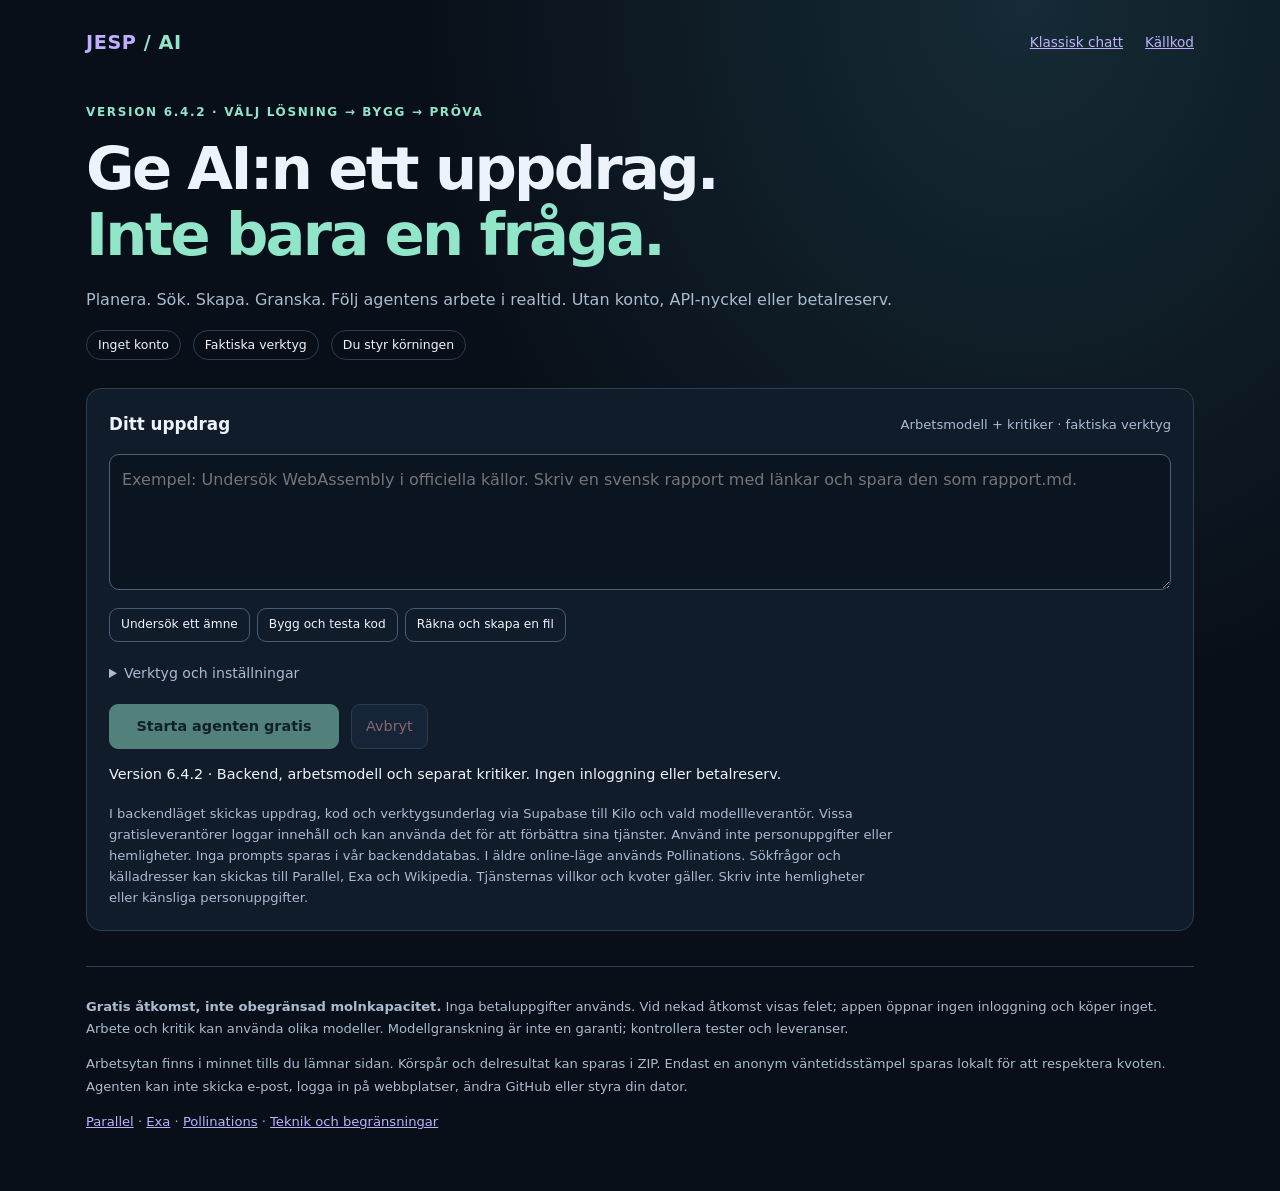
==== commit 9bad0496: "JESP 6.4.2: batch live preview paints and preserve scroll and request boundaries" ====
--- a/index.html
+++ b/index.html
@@ -10,7 +10,7 @@
 <body>
 <main>
 <header><div class="top"><a class="brand" href="./">JESP<span> / AI</span></a><nav><a href="./chat.html">Klassisk chatt</a><a href="https://github.com/capstere/JESP_Game" target="_blank" rel="noopener noreferrer">Källkod</a></nav></div>
-<p class="eyebrow">Version 6.5.0 · Välj lösning → bygg → pröva</p>
+<p class="eyebrow">Version 6.4.2 · Välj lösning → bygg → pröva</p>
 <h1>Ge AI:n ett uppdrag.<br><span>Inte bara en fråga.</span></h1>
 <p class="lead">Planera. Sök. Skapa. Granska. Följ agentens arbete i realtid. Utan konto, API-nyckel eller betalreserv.</p>
 <div class="badges"><span>Inget konto</span><span>Faktiska verktyg</span><span>Du styr körningen</span></div>
@@ -30,12 +30,12 @@
 </div>
 <div id="backendSettings"><div class="settings-grid"><div><label for="workerModel">Arbetsmodell</label><select id="workerModel"></select></div><div><label for="criticModel">Separat granskningsmodell</label><select id="criticModel"></select></div></div><p id="backendInfo" class="small">Kontrollerar gratisåtkomst…</p><button id="refreshBackend" type="button">Uppdatera gratis modeller</button></div>
 <div id="kiloSettings" hidden><label for="model">Verifierat gratis modell-ID i katalogen</label><select id="model"></select></div>
-<div class="checks"><label><input id="expertAssist" type="checkbox" checked> Specialiststöd vid återkommande fel (backend): högst två extra konsultationer per körning. Samma gratismodeller och kvoter; förslag måste fortfarande testas.</label><label><input id="liveStream" type="checkbox"> Visa AI-svaret som en live-ström (SSE, beta) medan agenten arbetar. Vid serverfel stoppas ofullständiga anrop; den vanliga motorn finns kvar.</label><label><input id="advanced" type="checkbox" checked> Fördjupad problemlösning: jämför alternativ, välj lösning och kontrollera varje krav</label><label><input id="web" type="checkbox" checked> Tillåt webbsökning och läsning av publika källor</label><label><input id="review" type="checkbox" checked> Separat kritiker och rättningsrundor inom beslutsbudgeten</label><label><input id="code" type="checkbox"> Tillåt kodtester: isolerad JS (4 s) och browserram (10 s). Ingen extern nätverkstrafik. Låst sidkod kan kräva att fliken stängs.</label></div>
+<div class="checks"><label><input id="liveStream" type="checkbox"> Visa AI-svaret som en live-ström (SSE, beta) medan agenten arbetar. Vid serverfel stoppas ofullständiga anrop; den vanliga motorn finns kvar.</label><label><input id="advanced" type="checkbox" checked> Fördjupad problemlösning: jämför alternativ, välj lösning och kontrollera varje krav</label><label><input id="web" type="checkbox" checked> Tillåt webbsökning och läsning av publika källor</label><label><input id="review" type="checkbox" checked> Separat kritiker och rättningsrundor inom beslutsbudgeten</label><label><input id="code" type="checkbox"> Tillåt kodtester: isolerad JS (4 s) och browserram (10 s). Ingen extern nätverkstrafik. Låst sidkod kan kräva att fliken stängs.</label></div>
 <div id="localNote" hidden class="notice"><label><input id="downloadConsent" type="checkbox"> Jag godkänner nedladdning av en lokal modell, ungefär 1–2 GB.</label><p>WebGPU och flera GB ledigt minne behövs. Lokal agentförmåga är mer begränsad. Stäng av webbverktyg för att hålla även sökfrågor på enheten. Den mindre CPU-modellen finns kvar i klassisk chatt.</p></div>
 <div class="toolbar"><button id="test" type="button">Testa AI-anslutningen</button><button id="checkKilo" type="button">Kontrollera Kilo gratis</button></div>
 <p id="providerNote" class="small">Backend använder Kilos dokumenterade anonyma gratisåtkomst via din Supabase-server, utan nyckel i webbläsaren. Arbete och kritik kan använda olika modeller. Pollinations finns kvar som ett manuellt valt äldre alternativ.</p>
 </details>
-<div class="actions"><button id="run" class="primary" type="button" disabled>Startar appen…</button><button id="continue" type="button" hidden disabled>Fortsätt med delresultaten</button><button id="restoreCheckpoint" type="button">Öppna återstartfil</button><input id="checkpointFile" type="file" accept=".json,application/json" hidden><button id="cancel" type="button" disabled>Avbryt</button></div>
+<div class="actions"><button id="run" class="primary" type="button" disabled>Startar appen…</button><button id="continue" type="button" hidden disabled>Fortsätt med delresultaten</button><button id="cancel" type="button" disabled>Avbryt</button></div>
 <p id="status" role="status" aria-live="polite">Laddar agentmotorn…</p>
 <p class="privacy">I backendläget skickas uppdrag, kod och verktygsunderlag via Supabase till Kilo och vald modellleverantör. Vissa gratisleverantörer loggar innehåll och kan använda det för att förbättra sina tjänster. Använd inte personuppgifter eller hemligheter. Inga prompts sparas i vår backenddatabas. I äldre online-läge används Pollinations. Sökfrågor och källadresser kan skickas till Parallel, Exa och Wikipedia. Tjänsternas villkor och kvoter gäller. Skriv inte hemligheter eller känsliga personuppgifter.</p>
 </section>
@@ -50,16 +50,16 @@
 <ol id="liveTimeline" class="live-timeline" aria-label="Agentens faktiska steg"></ol>
 <p class="small">Texten ovan är ett ofullständigt, ogranskat utkast. Inga verktygsanrop körs från delvis mottagna svar. Vid avbrott markeras uppdraget ofullständigt.</p>
 </section>
-<section id="result" class="card"><div class="top"><h2>Resultat</h2><span id="answerMeta" class="small">Arbetar…</span></div><p id="answerNote" class="small">Inget färdigt svar ännu.</p><pre id="answer" tabindex="0"></pre><div class="toolbar"><button id="copy" disabled>Kopiera svar</button><button id="saveCheckpoint" disabled>Spara återstartfil</button><button id="save" disabled>Spara uppdrag som ZIP</button></div><p id="issues" class="warning"></p></section>
+<section id="result" class="card"><div class="top"><h2>Resultat</h2><span id="answerMeta" class="small">Arbetar…</span></div><p id="answerNote" class="small">Inget färdigt svar ännu.</p><pre id="answer" tabindex="0"></pre><div class="toolbar"><button id="copy" disabled>Kopiera svar</button><button id="save" disabled>Spara uppdrag som ZIP</button></div><p id="issues" class="warning"></p></section>
 <section class="card"><h2>Filer i arbetsytan <span id="fileCount" class="count">0</span></h2><p class="small">Filer skapas bara i denna flik. De körs inte när du visar dem. Granska koden innan du öppnar nedladdade HTML- eller kodfiler.</p><div id="files"></div></section>
 <section class="card"><h2>Aktivitetslogg</h2><p class="small">Verkliga anrop och verktygsresultat, inte simulerade arbetssteg.</p><div id="log"></div></section>
 </div>
 <aside><section class="card"><h2>Mål och acceptanskriterier</h2><div id="contract"><p class="small">Skapas av uppdragsanalysen. Kriterierna bedöms mot filer och verktygsbevis, inte bara ett "klart".</p></div></section><section class="card"><h2>Arbetsplan</h2><ol id="plan"><li>Agenten planerar efter ditt uppdrag.</li></ol></section><section class="card"><h2>Källor <span id="sourceCount" class="count">0</span></h2><div id="sources"></div><p class="small">Sökträff och hämtad text visas separat. Navigeringslänkar räknas inte som källor. Läsbart innehåll är inte en garanti för sanning.</p></section></aside>
 </div>
 </section>
-<footer><p><strong>Gratis åtkomst, inte obegränsad molnkapacitet.</strong> Inga betaluppgifter används. Vid nekad åtkomst visas felet; appen öppnar ingen inloggning och köper inget. Arbete och kritik kan använda olika modeller. Modellgranskning är inte en garanti; kontrollera tester och leveranser.</p><p>Arbetsytan finns i minnet tills du lämnar sidan. Spara en återstartfil för att fortsätta senare; efter import måste tester och behörigheter bekräftas på nytt. Körspår och delresultat kan sparas i ZIP. Endast en anonym väntetidsstämpel sparas lokalt för att respektera kvoten. Agenten kan inte skicka e-post, logga in på webbplatser, ändra GitHub eller styra din dator.</p><p><a href="https://parallel.ai/privacy-policy" target="_blank" rel="noopener noreferrer">Parallel</a> · <a href="https://exa.ai/privacy" target="_blank" rel="noopener noreferrer">Exa</a> · <a href="https://pollinations.ai" target="_blank" rel="noopener noreferrer">Pollinations</a> · <a href="./README_AI.md">Teknik och begränsningar</a></p></footer>
+<footer><p><strong>Gratis åtkomst, inte obegränsad molnkapacitet.</strong> Inga betaluppgifter används. Vid nekad åtkomst visas felet; appen öppnar ingen inloggning och köper inget. Arbete och kritik kan använda olika modeller. Modellgranskning är inte en garanti; kontrollera tester och leveranser.</p><p>Arbetsytan finns i minnet tills du lämnar sidan. Körspår och delresultat kan sparas i ZIP. Endast en anonym väntetidsstämpel sparas lokalt för att respektera kvoten. Agenten kan inte skicka e-post, logga in på webbplatser, ändra GitHub eller styra din dator.</p><p><a href="https://parallel.ai/privacy-policy" target="_blank" rel="noopener noreferrer">Parallel</a> · <a href="https://exa.ai/privacy" target="_blank" rel="noopener noreferrer">Exa</a> · <a href="https://pollinations.ai" target="_blank" rel="noopener noreferrer">Pollinations</a> · <a href="./README_AI.md">Teknik och begränsningar</a></p></footer>
 </main>
-<script type="module" src="./agents/app.mjs?v=6.5.0"></script>
+<script type="module" src="./agents/app.mjs?v=6.4.2"></script>
 <script>setTimeout(()=>{if(!window.JESP_AGENT_BOOTED){document.getElementById('status').textContent='Agentmotorn kunde inte laddas. Ladda om sidan, eller öppna Klassisk chatt.';}},15000);</script>
 </body>
 </html>
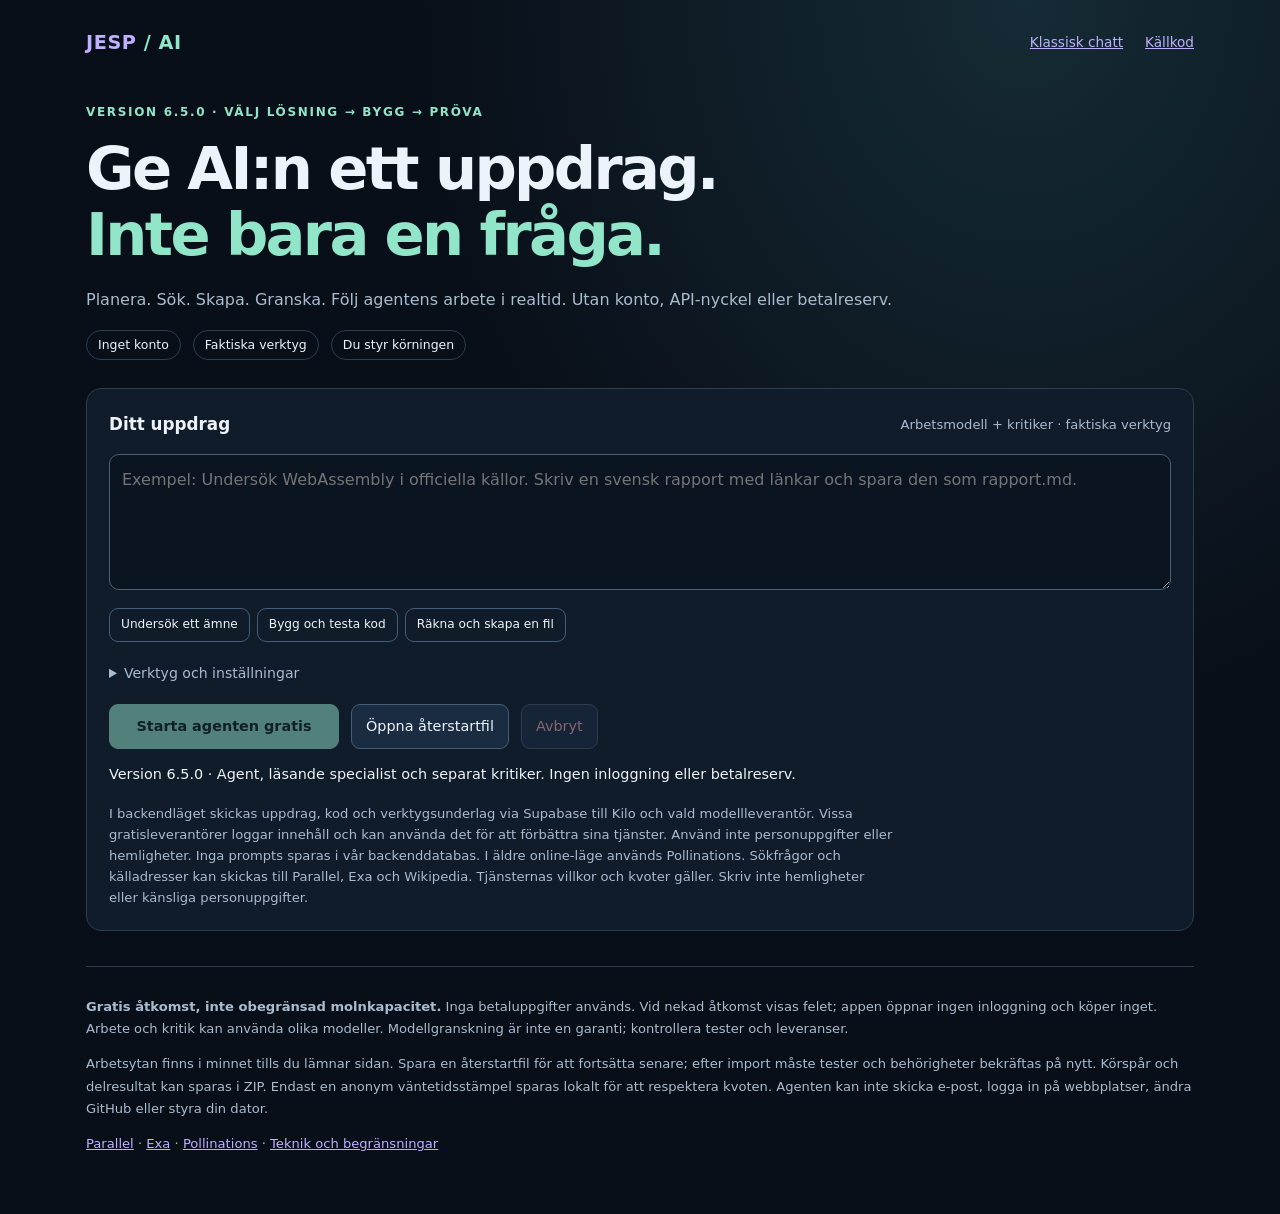
==== commit fdfd6ec8: "JESP AI 6.5: verified specialist assistance, file search and safe restart Exact candidate passed det" ====
--- a/index.html
+++ b/index.html
@@ -10,7 +10,7 @@
 <body>
 <main>
 <header><div class="top"><a class="brand" href="./">JESP<span> / AI</span></a><nav><a href="./chat.html">Klassisk chatt</a><a href="https://github.com/capstere/JESP_Game" target="_blank" rel="noopener noreferrer">Källkod</a></nav></div>
-<p class="eyebrow">Version 6.4.2 · Välj lösning → bygg → pröva</p>
+<p class="eyebrow">Version 6.5.0 · Välj lösning → bygg → pröva</p>
 <h1>Ge AI:n ett uppdrag.<br><span>Inte bara en fråga.</span></h1>
 <p class="lead">Planera. Sök. Skapa. Granska. Följ agentens arbete i realtid. Utan konto, API-nyckel eller betalreserv.</p>
 <div class="badges"><span>Inget konto</span><span>Faktiska verktyg</span><span>Du styr körningen</span></div>
@@ -30,12 +30,12 @@
 </div>
 <div id="backendSettings"><div class="settings-grid"><div><label for="workerModel">Arbetsmodell</label><select id="workerModel"></select></div><div><label for="criticModel">Separat granskningsmodell</label><select id="criticModel"></select></div></div><p id="backendInfo" class="small">Kontrollerar gratisåtkomst…</p><button id="refreshBackend" type="button">Uppdatera gratis modeller</button></div>
 <div id="kiloSettings" hidden><label for="model">Verifierat gratis modell-ID i katalogen</label><select id="model"></select></div>
-<div class="checks"><label><input id="liveStream" type="checkbox"> Visa AI-svaret som en live-ström (SSE, beta) medan agenten arbetar. Vid serverfel stoppas ofullständiga anrop; den vanliga motorn finns kvar.</label><label><input id="advanced" type="checkbox" checked> Fördjupad problemlösning: jämför alternativ, välj lösning och kontrollera varje krav</label><label><input id="web" type="checkbox" checked> Tillåt webbsökning och läsning av publika källor</label><label><input id="review" type="checkbox" checked> Separat kritiker och rättningsrundor inom beslutsbudgeten</label><label><input id="code" type="checkbox"> Tillåt kodtester: isolerad JS (4 s) och browserram (10 s). Ingen extern nätverkstrafik. Låst sidkod kan kräva att fliken stängs.</label></div>
+<div class="checks"><label><input id="expertAssist" type="checkbox" checked> Specialiststöd vid återkommande fel (backend): högst två extra konsultationer per körning. Samma gratismodeller och kvoter; förslag måste fortfarande testas.</label><label><input id="liveStream" type="checkbox"> Visa AI-svaret som en live-ström (SSE, beta) medan agenten arbetar. Vid serverfel stoppas ofullständiga anrop; den vanliga motorn finns kvar.</label><label><input id="advanced" type="checkbox" checked> Fördjupad problemlösning: jämför alternativ, välj lösning och kontrollera varje krav</label><label><input id="web" type="checkbox" checked> Tillåt webbsökning och läsning av publika källor</label><label><input id="review" type="checkbox" checked> Separat kritiker och rättningsrundor inom beslutsbudgeten</label><label><input id="code" type="checkbox"> Tillåt kodtester: isolerad JS (4 s) och browserram (10 s). Ingen extern nätverkstrafik. Låst sidkod kan kräva att fliken stängs.</label></div>
 <div id="localNote" hidden class="notice"><label><input id="downloadConsent" type="checkbox"> Jag godkänner nedladdning av en lokal modell, ungefär 1–2 GB.</label><p>WebGPU och flera GB ledigt minne behövs. Lokal agentförmåga är mer begränsad. Stäng av webbverktyg för att hålla även sökfrågor på enheten. Den mindre CPU-modellen finns kvar i klassisk chatt.</p></div>
 <div class="toolbar"><button id="test" type="button">Testa AI-anslutningen</button><button id="checkKilo" type="button">Kontrollera Kilo gratis</button></div>
 <p id="providerNote" class="small">Backend använder Kilos dokumenterade anonyma gratisåtkomst via din Supabase-server, utan nyckel i webbläsaren. Arbete och kritik kan använda olika modeller. Pollinations finns kvar som ett manuellt valt äldre alternativ.</p>
 </details>
-<div class="actions"><button id="run" class="primary" type="button" disabled>Startar appen…</button><button id="continue" type="button" hidden disabled>Fortsätt med delresultaten</button><button id="cancel" type="button" disabled>Avbryt</button></div>
+<div class="actions"><button id="run" class="primary" type="button" disabled>Startar appen…</button><button id="continue" type="button" hidden disabled>Fortsätt med delresultaten</button><button id="restoreCheckpoint" type="button">Öppna återstartfil</button><input id="checkpointFile" type="file" accept=".json,application/json" hidden><button id="cancel" type="button" disabled>Avbryt</button></div>
 <p id="status" role="status" aria-live="polite">Laddar agentmotorn…</p>
 <p class="privacy">I backendläget skickas uppdrag, kod och verktygsunderlag via Supabase till Kilo och vald modellleverantör. Vissa gratisleverantörer loggar innehåll och kan använda det för att förbättra sina tjänster. Använd inte personuppgifter eller hemligheter. Inga prompts sparas i vår backenddatabas. I äldre online-läge används Pollinations. Sökfrågor och källadresser kan skickas till Parallel, Exa och Wikipedia. Tjänsternas villkor och kvoter gäller. Skriv inte hemligheter eller känsliga personuppgifter.</p>
 </section>
@@ -50,16 +50,16 @@
 <ol id="liveTimeline" class="live-timeline" aria-label="Agentens faktiska steg"></ol>
 <p class="small">Texten ovan är ett ofullständigt, ogranskat utkast. Inga verktygsanrop körs från delvis mottagna svar. Vid avbrott markeras uppdraget ofullständigt.</p>
 </section>
-<section id="result" class="card"><div class="top"><h2>Resultat</h2><span id="answerMeta" class="small">Arbetar…</span></div><p id="answerNote" class="small">Inget färdigt svar ännu.</p><pre id="answer" tabindex="0"></pre><div class="toolbar"><button id="copy" disabled>Kopiera svar</button><button id="save" disabled>Spara uppdrag som ZIP</button></div><p id="issues" class="warning"></p></section>
+<section id="result" class="card"><div class="top"><h2>Resultat</h2><span id="answerMeta" class="small">Arbetar…</span></div><p id="answerNote" class="small">Inget färdigt svar ännu.</p><pre id="answer" tabindex="0"></pre><div class="toolbar"><button id="copy" disabled>Kopiera svar</button><button id="saveCheckpoint" disabled>Spara återstartfil</button><button id="save" disabled>Spara uppdrag som ZIP</button></div><p id="issues" class="warning"></p></section>
 <section class="card"><h2>Filer i arbetsytan <span id="fileCount" class="count">0</span></h2><p class="small">Filer skapas bara i denna flik. De körs inte när du visar dem. Granska koden innan du öppnar nedladdade HTML- eller kodfiler.</p><div id="files"></div></section>
 <section class="card"><h2>Aktivitetslogg</h2><p class="small">Verkliga anrop och verktygsresultat, inte simulerade arbetssteg.</p><div id="log"></div></section>
 </div>
 <aside><section class="card"><h2>Mål och acceptanskriterier</h2><div id="contract"><p class="small">Skapas av uppdragsanalysen. Kriterierna bedöms mot filer och verktygsbevis, inte bara ett "klart".</p></div></section><section class="card"><h2>Arbetsplan</h2><ol id="plan"><li>Agenten planerar efter ditt uppdrag.</li></ol></section><section class="card"><h2>Källor <span id="sourceCount" class="count">0</span></h2><div id="sources"></div><p class="small">Sökträff och hämtad text visas separat. Navigeringslänkar räknas inte som källor. Läsbart innehåll är inte en garanti för sanning.</p></section></aside>
 </div>
 </section>
-<footer><p><strong>Gratis åtkomst, inte obegränsad molnkapacitet.</strong> Inga betaluppgifter används. Vid nekad åtkomst visas felet; appen öppnar ingen inloggning och köper inget. Arbete och kritik kan använda olika modeller. Modellgranskning är inte en garanti; kontrollera tester och leveranser.</p><p>Arbetsytan finns i minnet tills du lämnar sidan. Körspår och delresultat kan sparas i ZIP. Endast en anonym väntetidsstämpel sparas lokalt för att respektera kvoten. Agenten kan inte skicka e-post, logga in på webbplatser, ändra GitHub eller styra din dator.</p><p><a href="https://parallel.ai/privacy-policy" target="_blank" rel="noopener noreferrer">Parallel</a> · <a href="https://exa.ai/privacy" target="_blank" rel="noopener noreferrer">Exa</a> · <a href="https://pollinations.ai" target="_blank" rel="noopener noreferrer">Pollinations</a> · <a href="./README_AI.md">Teknik och begränsningar</a></p></footer>
+<footer><p><strong>Gratis åtkomst, inte obegränsad molnkapacitet.</strong> Inga betaluppgifter används. Vid nekad åtkomst visas felet; appen öppnar ingen inloggning och köper inget. Arbete och kritik kan använda olika modeller. Modellgranskning är inte en garanti; kontrollera tester och leveranser.</p><p>Arbetsytan finns i minnet tills du lämnar sidan. Spara en återstartfil för att fortsätta senare; efter import måste tester och behörigheter bekräftas på nytt. Körspår och delresultat kan sparas i ZIP. Endast en anonym väntetidsstämpel sparas lokalt för att respektera kvoten. Agenten kan inte skicka e-post, logga in på webbplatser, ändra GitHub eller styra din dator.</p><p><a href="https://parallel.ai/privacy-policy" target="_blank" rel="noopener noreferrer">Parallel</a> · <a href="https://exa.ai/privacy" target="_blank" rel="noopener noreferrer">Exa</a> · <a href="https://pollinations.ai" target="_blank" rel="noopener noreferrer">Pollinations</a> · <a href="./README_AI.md">Teknik och begränsningar</a></p></footer>
 </main>
-<script type="module" src="./agents/app.mjs?v=6.4.2"></script>
+<script type="module" src="./agents/app.mjs?v=6.5.0"></script>
 <script>setTimeout(()=>{if(!window.JESP_AGENT_BOOTED){document.getElementById('status').textContent='Agentmotorn kunde inte laddas. Ladda om sidan, eller öppna Klassisk chatt.';}},15000);</script>
 </body>
 </html>
